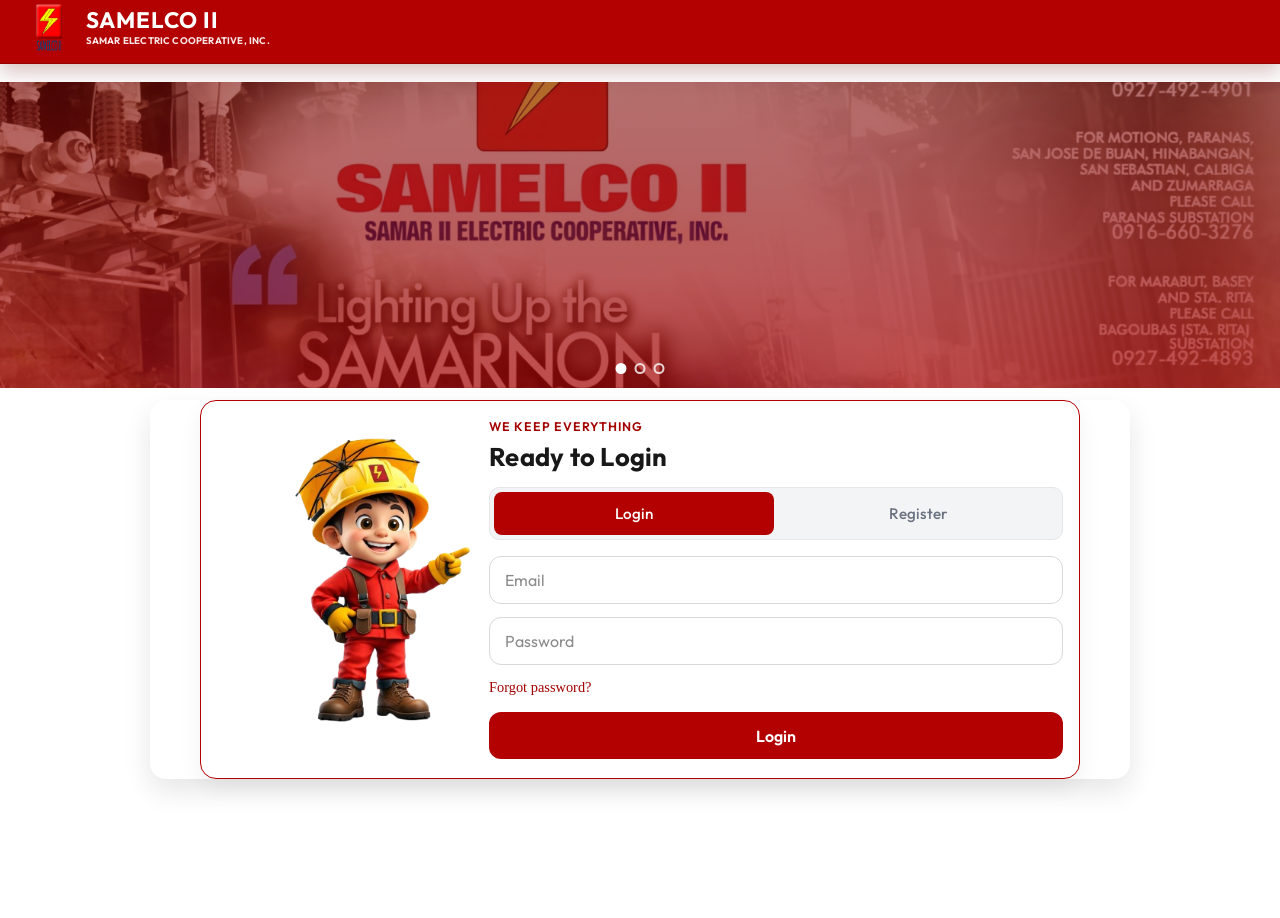
==== html/index.html @ 8a4b9d17 "Initial" ====
﻿﻿﻿﻿﻿<!DOCTYPE html>
<html lang="en">
<head>
  <meta charset="UTF-8">
  <meta name="viewport" content="width=device-width, initial-scale=1.0">
  <title>Welcome Login</title>
  <link rel="preconnect" href="https://fonts.googleapis.com">
  <link rel="preconnect" href="https://fonts.gstatic.com" crossorigin>
  <link href="https://fonts.googleapis.com/css2?family=Lora:ital,wght@0,500;0,600;1,500&family=Outfit:wght@300;400;500;600;700&family=Playfair+Display:ital,wght@0,600;1,500&display=swap" rel="stylesheet">
  <link rel="stylesheet" href="../css/styles.css">
  <link rel="stylesheet" href="../assets/vendor/leaflet/leaflet.css" />
  <script src="../assets/vendor/leaflet/leaflet.js"></script>
</head>
<body class="page-login">
  <div class="bg-image" aria-hidden="true"></div>
  <div class="noise"></div>
  <div class="orb orb-1"></div>
  <nav class="nav">
    <div class="nav-inner">
      <a href="#carousel" class="nav-logo">
        <span class="nav-logo-icon" aria-hidden="true">
          <img src="../assets/images/logo.png" alt="SAMELCO II logo" class="nav-logo-img">
        </span>
        <span class="nav-logo-text">
          <span class="nav-logo-title">SAMELCO II</span>
          <span class="nav-logo-sub">SAMAR ELECTRIC COOPERATIVE, INC.</span>
        </span>
      </a>
      <div class="nav-right">
      </div>
    </div>
  </nav>

  <div class="main-container">
    <section class="showcase-panel" id="carousel" aria-label="Image carousel">
      <div class="carousel-section">
        <div class="carousel">
          <div class="carousel-track">
            <div class="carousel-slide carousel-slide-1"></div>
            <div class="carousel-slide carousel-slide-2"></div>
            <div class="carousel-slide carousel-slide-3"></div>
          </div>
        </div>
      </div>
      <div class="carousel-dots" aria-hidden="true">
        <button type="button" class="carousel-dot active" data-slide="0" aria-label="Slide 1"></button>
        <button type="button" class="carousel-dot" data-slide="1" aria-label="Slide 2"></button>
        <button type="button" class="carousel-dot" data-slide="2" aria-label="Slide 3"></button>
      </div>
    </section>

    <main class="container login-panel" id="auth-section">
      <div class="login-shell">
        <section class="login-copy">
          <p class="login-kicker">We keep everything</p>
          <h1>Ready to Login</h1>
          <div class="auth-tabs" aria-label="Account access">
            <button type="button" class="tab active" data-tab="login">Login</button>
            <button type="button" class="tab" data-tab="signup">Register</button>
          </div>
          <form id="login-form" class="form active">
            <div class="input-wrap">
              <input type="text" id="login-email" placeholder="Email" required autocomplete="username">
              <label for="login-email" class="sr-only">Email</label>
            </div>
            <div class="input-wrap">
              <input type="password" id="login-password" placeholder="Password" required autocomplete="current-password">
              <label for="login-password" class="sr-only">Password</label>
            </div>
            <a href="#" class="forgot">Forgot password?</a>
            <button type="submit" class="btn btn-primary">Login</button>
          </form>
          <form id="signup-form" class="form" aria-hidden="true">
            <div class="input-wrap">
              <input id="signup-name" type="text" placeholder="Full name" required autocomplete="name">
              <label for="signup-name" class="sr-only">Full Name</label>
            </div>
            <div class="input-wrap">
              <input id="signup-email" type="email" placeholder="Email" required autocomplete="email">
              <label for="signup-email" class="sr-only">Email</label>
            </div>
            <div class="input-wrap">
              <input id="signup-contact" type="text" placeholder="Contact number" required autocomplete="tel">
              <label for="signup-contact" class="sr-only">Contact Number</label>
            </div>
            <div class="input-wrap">
              <input id="signup-account-number" type="text" placeholder="Account number" required>
              <label for="signup-account-number" class="sr-only">Account Number</label>
            </div>
            <div class="input-wrap">
              <select id="signup-municipality" required>
                <option value="" selected disabled hidden></option>
              </select>
              <label for="signup-municipality">Municipality</label>
            </div>
            <div class="input-wrap">
              <select id="signup-barangay" required disabled>
                <option value="" selected disabled hidden></option>
              </select>
              <label for="signup-barangay">Barangay</label>
            </div>
            <div class="input-wrap">
              <input id="signup-password" type="password" placeholder="Password" required autocomplete="new-password">
              <label for="signup-password" class="sr-only">Password</label>
            </div>
            <div class="input-wrap">
              <input id="signup-confirm-password" type="password" placeholder="Confirm password" required autocomplete="new-password">
              <label for="signup-confirm-password" class="sr-only">Confirm Password</label>
            </div>
            <button type="submit" class="btn btn-primary">Create Customer Account</button>
          </form>
        </section>
        <aside class="login-icon-wrap">
          <img src="../assets/images/icon.png" alt="SAMELCO II icon" class="showcase-figure">
        </aside>
      </div>
    </main>
  </div>

  <script src="../js/supabase-config.js"></script>
  <script src="../js/municipalities-data.js"></script>
  <script src="../js/script.js"></script>
</body>
</html>
---- css/styles.css ----
/* ---- Variables ---- */
:root {
 
  --surface: rgba(255, 255, 255, 0.04);
  --surface-hover: rgba(255, 255, 255, 0.07);
  --border: rgba(255, 255, 255, 0.08);
  --text: #f5f0eb;
  --text-muted: #9b8f85;
  --accent: #ffd000;
  --accent-soft: rgba(224, 124, 74, 0.25);
  --accent-glow: rgba(224, 124, 74, 0.4);
  --success: #6ee7b7;
  --radius: 16px;
  --radius-sm: 10px;
  --font: 'Outfit', system-ui, sans-serif;
  --font-display: 'Playfair Display', Georgia, serif;
}

/* ---- Reset & Base ---- */
*, *::before, *::after {
  box-sizing: border-box;
  margin: 0;
  padding: 0;
}

html {
  font-size: 16px;
  scroll-behavior: smooth;
}

/* Single background image */
.bg-image {
  position: fixed;
  inset: 0;
  z-index: -2;
  background-image: url("../assets/images/bg1.jpg");
  background-size: cover;
  background-position: center;
  background-repeat: no-repeat;
}

.bg-overlay {
  position: fixed;
  inset: 0;
  z-index: -1;
  background: #1a1512;
  pointer-events: none;
}

/* ---- Background effects ---- */
.noise {
  position: fixed;
  inset: 0;
  background-image: url("../assets/images/bg.jpg");
  pointer-events: none;
  z-index: 1;
}

/* Background coasters */
.bg-coaster {
  position: fixed;
  border-radius: 50%;
  pointer-events: none;
  z-index: 0;
  background: linear-gradient(145deg, rgba(255, 255, 255, 0.06) 0%, rgba(255, 255, 255, 0.02) 100%);
  border: 3px solid rgba(255, 255, 255, 0.12);
  box-shadow: inset 0 2px 12px rgba(255, 255, 255, 0.06),
    0 20px 40px rgba(0, 0, 0, 0.2);
  animation: bg-coaster-float 15s ease-in-out infinite;
}

.bg-coaster-1 {
  width: 280px;
  height: 280px;
  top: 15%;
  right: 18%;
  animation-delay: 0s;
}

.bg-coaster-2 {
  width: 200px;
  height: 200px;
  bottom: 25%;
  left: 12%;
  animation-delay: -5s;
}

.bg-coaster-3 {
  width: 160px;
  height: 160px;
  top: 55%;
  right: 35%;
  animation-delay: -10s;
}

@keyframes bg-coaster-float {
  0%, 100% { transform: translate(0, 0) rotate(0deg); }
  33% { transform: translate(15px, -15px) rotate(2deg); }
  66% { transform: translate(-10px, 10px) rotate(-1deg); }
}

.orb {
  position: fixed;
  border-radius: 50%;
  filter: blur(80px);
  opacity: 0.5;
  pointer-events: none;
  z-index: 0;
  animation: float 12s ease-in-out infinite;
}

.orb-1 {
  width: 400px;
  height: 400px;
  background: radial-gradient(circle, var(--accent-soft) 0%, transparent 70%);
  top: -100px;
  left: -100px;
  animation-delay: 0s;
}

.orb-2 {
  width: 300px;
  height: 300px;
  background: radial-gradient(circle, rgba(110, 231, 183, 0.15) 0%, transparent 70%);
  bottom: 10%;
  right: 10%;
  animation-delay: -4s;
}

.orb-3 {
  width: 250px;
  height: 250px;
  background: radial-gradient(circle, rgba(167, 139, 250, 0.12) 0%, transparent 70%);
  top: 50%;
  left: 40%;
  animation-delay: -8s;
}

@keyframes float {
  0%, 100% { transform: translate(0, 0) scale(1); }
  33% { transform: translate(30px, -30px) scale(1.05); }
  66% { transform: translate(-20px, 20px) scale(0.95); }
}

/* ---- Carousel ---- */
.carousel-section {
  position: relative;
  z-index: 2;
  width: 100%;
  max-width: none;
  height: calc(100svh - 6.75rem);
  min-height: 460px;
  overflow: hidden;
  border-radius: var(--radius);
}

.carousel {
  position: absolute;
  inset: 0;
}

.carousel-track {
  display: flex;
  width: 300%;
  height: 100%;
  transition: transform 0.5s ease-in-out;
}

.carousel-slide {
  flex: 0 0 33.333%;
  width: 33.333%;
  height: 100%;
  background-size: cover;
  background-position: center;
  background-repeat: no-repeat;
}

.carousel-slide-1 { background-image: url("../assets/images/bg1.jpg"); }
.carousel-slide-2 { background-image: url("../assets/images/bg2.jpg"); }
.carousel-slide-3 { background-image: url("../assets/images/bg3.jpg"); }

@keyframes carousel-slide {
  0%, 28% { transform: translateX(0); }
  33%, 61% { transform: translateX(-33.333%); }
  66%, 94% { transform: translateX(-66.666%); }
  100% { transform: translateX(0); }
}

.carousel-overlay {
  position: absolute;
  inset: 0;
  background: linear-gradient(to bottom, rgba(0,0,0,0.3) 0%, rgba(0,0,0,0.5) 100%);
  pointer-events: none;
}

.carousel-caption {
  position: absolute;
  bottom: 20%;
  left: 50%;
  transform: translateX(-50%);
  text-align: center;
  color: #fff;
  z-index: 1;
  pointer-events: auto;
}

.carousel-tag {
  display: inline-block;
  font-family: 'Playfair Display', Georgia, serif;
  font-size: 2.125rem;
  font-weight: 600;
  letter-spacing: 0.25em;
  text-transform: uppercase;
  color: var(--accent);
  margin: 0 0 0.5rem 0;
}

.carousel-cta {
  display: inline-block;
  padding: 0.75rem 1.75rem;
  font-family: var(--font);
  font-size: 1rem;
  font-weight: 600;
  color: #1a1512;
  background: var(--accent);
  border-radius: var(--radius-sm);
  text-decoration: none;
  transition: transform 0.2s, box-shadow 0.2s;
  box-shadow: 0 4px 20px rgba(255, 208, 0, 0.4);
}

.carousel-cta:hover {
  transform: translateY(-2px);
  box-shadow: 0 6px 24px rgba(255, 208, 0, 0.5);
}

.carousel-dots {
  position: absolute;
  bottom: 1.5rem;
  left: 50%;
  transform: translateX(-50%);
  display: flex;
  gap: 0.5rem;
  z-index: 1;
}

.carousel-dot {
  width: 10px;
  height: 10px;
  border-radius: 50%;
  border: 2px solid rgba(255,255,255,0.6);
  background: transparent;
  cursor: pointer;
  padding: 0;
  transition: background 0.2s, border-color 0.2s;
}

.carousel-dot:hover,
.carousel-dot.active {
  background: #fff;
  border-color: #fff;
}

@media (max-width: 900px) {
  .carousel-section {
    height: 70vh;
    min-height: 360px;
  }
}

.dashboard-hero {
  display: none;
}

.dashboard-container {
  max-width: 1000px;
  margin: 0 auto;
}

.dashboard-title {
  font-family: var(--font-display);
  font-size: clamp(1.5rem, 5vw, 2.5rem);
  font-weight: 400;
  color:black var(--text);
  margin-bottom: 0.75rem;
}

.dashboard-subtitle {
  font-size: 1.15rem;
  color: black var(--text-muted);
}

.nav-user-welcome {
  display: inline-flex;
  align-items: center;
  justify-content: center;
  height: 40px;
  padding: 0 10px;
  font-family: var(--font);
  font-size: 0.9rem;
  color: #374151;
  font-weight: 600;
  background: rgba(255,255,255,0.5);
  border: 1px solid rgba(0,0,0,0.05);
  border-radius: 10px;
}

.nav-user-welcome #user-name {
  font-weight: 700;
  color: #6b0f0f;
}

@media (max-width: 900px) {
  .nav-user-welcome {
    display: none;
  }
  .nav-inner {
    padding: 0.5rem 1rem;
  }
  .notif-dropdown {
    width: 92vw;
    right: 50%;
    transform: translateX(50%);
  }
}

/* ---- Map Section ---- */
.map-section {
  position: relative;
  z-index: 2;
  width: 100%;
  padding: 60px 0 0 0;
  background: #ffffff;
  backdrop-filter: none;
  min-height: 100vh;
}

.map-container {
  max-width: 100%;
  margin: 0;
  padding: 0;
}

.map-header {
  text-align: center;
  margin-bottom: 1rem;
  padding: 0 1rem;
}

.map-title {
  font-family: var(--font-display);
  font-size: clamp(2rem, 4vw, 2.80rem);
  font-weight: 100;
  color: #8f0000;
  margin-bottom: 0.5rem;
}

.map-subtitle {
  font-size: 1.05rem;
  color: #110f0f;
}

.page-dashboard .bg-image,
.page-dashboard .noise {
  display: none;
}

.map-wrapper {
  position: relative;
  border-radius: 0;
  overflow: hidden;
  box-shadow: none;
  flex: 1;
  min-width: 0;
  border: 2px solid rgba(139, 42, 42, 0.3);
  background: #fff;
}

.map-content-wrapper {
  display: flex;
  gap: 0;
  align-items: stretch;
  height: calc(100vh - 140px);
}

/* on about page remove sidebar spacing */
body.page-about .map-content-wrapper {
  justify-content: center;
}

/* remove nav bottom border/shadow on about page */
body.page-about .nav {
  border-bottom: none;
  box-shadow: none;
  background: #fff; /* keep solid white if desired */
}

.municipalities-panel {
  width: 32%;
  min-width: 260px;
  max-width: 380px;
  background: #fff;
  display: flex;
  flex-direction: column;
  height: 100%;
  border-left: 1px solid #ccc;
  padding: 1.25rem 1.5rem;
}

.municipalities-panel-title {
  font-family: var(--font);
  font-size: 1rem;
  font-weight: 700;
  color: #1a1a1a;
  text-transform: uppercase;
  letter-spacing: 0.02em;
  margin: 0 0 1rem 0;
  padding: 0;
}

.municipalities-panel-subtitle {
  font-size: 0.8rem;
  color: #555;
  margin: 0 0 0.75rem 0;
}

.municipalities-list {
  flex: 1;
  min-height: 0;
  overflow-y: auto;
  display: flex;
  flex-direction: column;
  gap: 0.25rem;
}

.sidebar-list {
  flex: 1;
  overflow-y: auto;
  display: flex;
  flex-direction: column;
  gap: 0.25rem;
}

.sidebar-municipality-item {
  padding: 0.5rem 0;
  background: transparent;
  border: none;
  border-radius: 0;
  cursor: pointer;
  transition: background 0.15s ease;
}

.sidebar-municipality-item:hover {
  background: rgba(0, 0, 0, 0.06);
}

.sidebar-municipality-item h4 {
  font-family: var(--font);
  font-size: 0.95rem;
  font-weight: 400;
  color: #1a1a1a;
  margin: 0;
}

.sidebar-municipality-item p {
  font-size: 0.8rem;
  color: #555;
  margin: 0.25rem 0 0 0;
}

.sidebar-barangays {
  margin-top: 0.35rem;
  margin-bottom: 0.5rem;
  padding-left: 0.75rem;
  border-left: 2px solid rgba(0, 0, 0, 0.15);
  display: flex;
  flex-direction: column;
  gap: 0.2rem;
}

.barangay-item-sidebar {
  padding: 0.35rem 0;
  background: transparent;
  border: none;
  border-radius: 0;
  font-size: 0.85rem;
  color: #333;
  display: flex;
  align-items: center;
  gap: 0.5rem;
}

.barangay-item-sidebar:hover {
  background: transparent;
  transform: none;
}

.barangay-item-sidebar.barangay-new {
  color: #dc2626;
  font-weight: 700;
  position: relative;
}

.barangay-item-sidebar.barangay-new::after {
  content: '';
  display: none;
}

.barangay-item-sidebar.barangay-pending {
  color: #9a3412;
  font-weight: 600;
}

.barangay-item-sidebar .restore-one-btn {
  margin-left: auto;
  font-size: 0.75rem;
  color: #065f46;
  text-decoration: none;
}

.issue-badge {
  display: inline-block;
  margin-left: 0.5rem;
  padding: 0.1rem 0.45rem;
  font-size: 0.7rem;
  font-weight: 700;
  border: 1px solid transparent;
  border-radius: 10px;
  vertical-align: middle;
}

.issue-badge.new {
  color: #dc2626;
  background: #fee2e2;
  border-color: #fecaca;
}

.issue-badge.pending {
  color: #f97316;
  background: #ffedd5;
  border-color: #fed7aa;
}

.issue-badge.restored {
  color: #065f46;
  background: #d1fae5;
  border-color: #a7f3d0;
}

.sidebar-municipality-item.has-issue h4 {
  font-weight: 600;
  color: #7f1d1d;
}

.municipalities-controls {
  display: flex;
  align-items: center;
  justify-content: space-between;
  gap: 0.5rem;
  margin: 0.25rem 0 0.5rem;
}

.issues-toggle {
  display: inline-flex;
  align-items: center;
  gap: 0.4rem;
  font-size: 0.8rem;
  color: #222;
}

.issues-summary {
  font-size: 0.8rem;
  color: #7f1d1d;
  font-weight: 600;
}

/* Map pins for status */
.marker-pin-new {
  background: linear-gradient(135deg, #dc2626 0%, #ef4444 100%);
}
.marker-pin-pending {
  background: linear-gradient(135deg, #f97316 0%, #fb923c 100%);
}
.marker-pin-restored {
  background: linear-gradient(135deg, #059669 0%, #34d399 100%);
}

@media (max-width: 1024px) {
  .map-content-wrapper {
    flex-direction: column;
  }

  .municipalities-panel {
    width: 100%;
    min-width: 0;
    max-width: none;
    max-height: 280px;
  }

  .municipalities-list {
    max-height: 200px;
  }
}

.map-canvas {
  width: 100%;
  height: 100%;
  background: #ffffff;
}

.map-overlay-ui {
  position: absolute;
  top: 1rem;
  right: 1rem;
  z-index: 1000;
}

/* ---- Branches page ---- */
.branches-section {
  position: relative;
  z-index: 2;
  width: 100%;
  padding: 60px 0;
  background: linear-gradient(135deg, rgba(255, 255, 255, 0.904) 0%, rgba(255, 250, 250, 0.829) 100%);
  backdrop-filter: blur(20px);
  min-height: 100vh;
}

.branches-container {
  max-width: 600px;
  margin: 0 auto;
  padding: 0 1rem;
  text-align: center;
}

.branch-list {
  display: flex;
  flex-wrap: wrap;
  gap: 1rem;
  justify-content: center;
  margin-top: 2rem;
}

.branch-option {
  padding: 0.75rem 1.25rem;
  background: var(--accent);
  color: #1a1512;
  border: none;
  border-radius: var(--radius-sm);
  cursor: pointer;
  font-weight: 600;
  transition: transform 0.2s;
}

.branch-option:hover {
  transform: scale(1.05);
}

/* ---- About page ---- */
.about-section {
  position: relative;
  z-index: 2;
  width: 100%;
  padding: 60px 0;
  background: linear-gradient(135deg, rgba(255, 255, 255, 0.94) 0%, rgba(255, 250, 250, 0.85) 100%);
  backdrop-filter: blur(20px);
}
.about-container {
  max-width: 800px;
  margin: 0 auto;
  padding: 0 1rem;
  text-align: center;
}

.about-banner {
  display: flex;
  justify-content: space-between;
  align-items: center;
  gap: 1rem;
  background: linear-gradient(180deg, #8f0000 0%, #6f0000 100%);
  color: #fff;
  border-radius: var(--radius);
  padding: 0.85rem 1rem;
  box-shadow: 0 10px 24px rgba(0,0,0,0.12);
  margin-top: 1rem;
  margin-bottom: 1rem;
}
.about-banner-title {
  font-family: var(--font-display);
  font-weight: 700;
}
.about-banner-sub {
  font-size: 0.95rem;
  opacity: 0.95;
}
.about-banner-actions {
  display: flex;
  gap: 0.5rem;
}
.page-about #logout-btn.nav-btn-cta {
  background: linear-gradient(180deg, #b30000 0%, #8f0000 100%);
  border-color: #b30000;
  color: #ffffff;
  box-shadow: 0 2px 12px rgba(0,0,0,0.25);
}
.page-about #logout-btn.nav-btn-cta:hover {
  background: linear-gradient(180deg, #c00000 0%, #9a0000 100%);
  box-shadow: 0 4px 16px rgba(179,0,0,0.35);
}
.page-records #logout-btn.nav-btn-cta {
  background: linear-gradient(180deg, #b30000 0%, #8f0000 100%);
  border-color: #b30000;
  color: #ffffff;
  box-shadow: 0 2px 12px rgba(0,0,0,0.25);
}
.page-records #logout-btn.nav-btn-cta:hover {
  background: linear-gradient(180deg, #c00000 0%, #9a0000 100%);
  box-shadow: 0 4px 16px rgba(179,0,0,0.35);
}
.page-analytics #logout-btn.nav-btn-cta {
  background: linear-gradient(180deg, #b30000 0%, #8f0000 100%);
  border-color: #b30000;
  color: #ffffff;
  box-shadow: 0 2px 12px rgba(0,0,0,0.25);
}
.page-analytics #logout-btn.nav-btn-cta:hover {
  background: linear-gradient(180deg, #c00000 0%, #9a0000 100%);
  box-shadow: 0 4px 16px rgba(179,0,0,0.35);
}
.about-grid {
  display: grid;
  grid-template-columns: 1fr 1fr;
  gap: 1rem;
  text-align: left;
  margin-top: 0.5rem;
}
.about-card {
  background: #fff;
  border: 1px solid rgba(17, 24, 39, 0.12);
  border-radius: var(--radius);
  padding: 1rem;
  box-shadow: 0 12px 24px rgba(0,0,0,0.08);
}
.about-card h3 {
  font-family: var(--font-display);
  margin: 0 0 0.5rem 0;
}
.about-stats-row {
  display: flex;
  flex-wrap: wrap;
  gap: 0.75rem;
  align-items: center;
  margin: 1rem 0 1.25rem;
}
.about-stat-pill {
  display: inline-flex;
  align-items: center;
  gap: 0.5rem;
  background: #fff;
  border: 1px solid rgba(17, 24, 39, 0.12);
  border-radius: var(--radius-sm);
  padding: 0.6rem 0.8rem;
  box-shadow: 0 10px 24px rgba(0,0,0,0.08);
  font-weight: 600;
}
.about-stat-pill strong {
  display: inline-block;
  min-width: 40px;
  text-align: center;
  color: #8f0000;
}

@media (max-width: 900px) {
  .about-grid {
    grid-template-columns: 1fr;
  }
}
/* ---- Contact page layout ---- */
.contact-section {
  position: relative;
  z-index: 2;
  width: 100%;
  padding: 60px 0;
  background: linear-gradient(135deg, rgba(143, 0, 0, 0.95) 0%, rgba(111, 0, 0, 0.92) 100%);
  backdrop-filter: none;
}
.contact-container {
  max-width: 1200px;
  margin: 0 auto;
  padding: 0 1rem;
  text-align: center;
}

.contact-header {
  display: flex;
  justify-content: space-between;
  align-items: center;
  gap: 1rem;
  margin-bottom: 1rem;
}
.contact-head-actions {
  display: flex;
  gap: 0.5rem;
}
.contact-grid {
  display: grid;
  grid-template-columns: 1.2fr 2fr 1.4fr;
  gap: 1rem;
  align-items: start;
  text-align: left;
}
.assist-card {
  background: linear-gradient(180deg, #8f0000 0%, #6f0000 100%);
  color: #fff;
  border-radius: var(--radius);
  padding: 1rem;
  box-shadow: 0 10px 24px rgba(0, 0, 0, 0.12);
}
.assist-title {
  font-family: var(--font-display);
  font-size: 1.1rem;
  font-weight: 700;
  margin-bottom: 0.75rem;
}
.assist-list {
  list-style: none;
  margin: 0;
  padding: 0;
  display: grid;
  gap: 0.65rem;
}
.assist-item {
  background: rgba(255,255,255,0.12);
  border: 1px solid rgba(255,255,255,0.25);
  border-radius: var(--radius-sm);
  padding: 0.75rem;
}
.assist-label {
  font-size: 0.85rem;
  opacity: 0.9;
}
.assist-value {
  font-weight: 600;
  margin: 0.25rem 0 0.5rem;
}
.assist-actions {
  display: flex;
  gap: 0.4rem;
}
.map-card {
  background: #fff;
  border: 1px solid rgba(17, 24, 39, 0.12);
  border-radius: var(--radius);
  padding: 0.75rem;
}
.map-card-head {
  display: flex;
  justify-content: space-between;
  align-items: baseline;
  margin-bottom: 0.5rem;
}
.map-card-title {
  font-weight: 700;
  color: #111827;
}
.map-card-sub {
  color: #6b7280;
}
.map-embed iframe {
  border-radius: var(--radius-sm);
  height: 520px;
}
.map-open {
  display: inline-block;
  margin-top: 0.5rem;
  font-weight: 600;
  color: #1a1512;
}
.message-card {
  border: 1px solid rgba(17, 24, 39, 0.12);
}
.message-title {
  font-family: var(--font-display);
  font-size: 1.1rem;
  font-weight: 700;
  margin-bottom: 0.5rem;
}
.contact-actions {
  display: flex;
  gap: 0.5rem;
}

@media (max-width: 1024px) {
  .contact-grid {
    grid-template-columns: 1fr;
  }
}

.system-flow {
  margin-top: 1.5rem;
  padding: 1.25rem;
  background: rgba(255, 255, 255, 0.88);
  border: 1px solid rgba(139, 42, 42, 0.2);
  border-radius: var(--radius);
  text-align: left;
  box-shadow: 0 10px 24px rgba(0, 0, 0, 0.08);
}

.system-flow h2 {
  margin: 0 0 0.75rem 0;
  font-family: var(--font-display);
  font-size: 1.45rem;
  color: #7f0000;
}

.system-flow p {
  margin: 0 0 0.85rem 0;
  color: #1a1512;
  line-height: 1.55;
}

.flow-list {
  margin: 0;
  padding-left: 1.2rem;
  color: #1a1512;
}

.flow-list li {
  margin-bottom: 0.6rem;
  line-height: 1.45;
}

/* stats cards used on about page */
.about-stats {
  display: flex;
  gap: 1rem;
  justify-content: center;
  margin-top: 2rem;
  flex-wrap: nowrap;
}
.stat-card {
  background: var(--surface);
  padding: 0.75rem 1rem;
  border-radius: var(--radius-sm);
  min-width: 90px;
  max-width: 130px;
  flex: 1;
  box-shadow: 0 2px 8px rgba(0,0,0,0.08);
}
.stat-card h3 {
  margin: 0;
  font-size: 0.85rem;
  color: #1a1512;
}
.stat-card p {
  margin: 0.35rem 0 0 0;
  font-size: 1.25rem;
  font-weight: 700;
  color: #6b0f0f;
}

.map-legend {
  background: rgba(26, 21, 18, 0.95);
  padding: 0.75rem 1rem;
  border-radius: 12px;
  box-shadow: 0 4px 16px rgba(0, 0, 0, 0.2);
  backdrop-filter: blur(10px);
}

.legend-item {
  display: flex;
  align-items: center;
  gap: 0.5rem;
  font-size: 0.875rem;
  color: #f5f0eb;
  font-weight: 500;
}

.legend-marker {
  width: 12px;
  height: 12px;
  background: #059669;
  border-radius: 50%;
  border: 2px solid #f5f0eb;
}

.custom-marker {
  background: transparent;
  border: none;
}

.marker-pin {
  width: 30px;
  height: 30px;
  background: linear-gradient(135deg, #059669 0%, #34d399 100%);
  border-radius: 50% 50% 50% 0;
  transform: rotate(-45deg);
  border: 3px solid #1a1512;
  box-shadow: 0 4px 12px rgba(0, 0, 0, 0.3);
  position: relative;
}

.marker-pin::after {
  content: '';
  position: absolute;
  width: 12px;
  height: 12px;
  background: #1a1512;
  border-radius: 50%;
  top: 50%;
  left: 50%;
  transform: translate(-50%, -50%);
}

/* Hazard marker (red for problems) */
.marker-pin-hazard {
  background: linear-gradient(135deg, #dc2626 0%, #ef4444 100%);
}

.marker-pin.marker-pin-new {
  background: linear-gradient(135deg, #dc2626 0%, #ef4444 100%) !important;
}
.marker-pin.marker-pin-pending {
  background: linear-gradient(135deg, #f97316 0%, #fb923c 100%) !important;
}
.marker-pin.marker-pin-restored {
  background: linear-gradient(135deg, #059669 0%, #34d399 100%) !important;
}

.map-popup {
  text-align: center;
  padding: 0.25rem;
}

.map-popup strong {
  display: block;
  font-size: 1rem;
  color: #ffd000;
  margin-bottom: 0.25rem;
}

.map-popup span {
  font-size: 0.85rem;
  color: #333230;
}

.leaflet-popup-content-wrapper,
.leaflet-popup-content {
  pointer-events: auto;
}

.leaflet-popup-pane,
.leaflet-popup {
  pointer-events: auto;
}

.map-popup {
  pointer-events: auto;
}

.map-popup-actions {
  display: flex;
  flex-wrap: wrap;
  gap: 6px;
  margin-top: 10px;
  pointer-events: auto;
}

.map-popup-btn {
  display: inline-flex;
  align-items: center;
  justify-content: center;
  min-height: 32px;
  padding: 0 10px;
  border-radius: 8px;
  border: 1px solid #cbd5e1;
  background: #fff;
  color: #0f172a;
  font-size: 0.82rem;
  font-weight: 600;
  text-decoration: none;
  cursor: pointer;
  pointer-events: auto;
}

.map-popup-select {
  pointer-events: auto;
}

/* ---- Municipalities Grid ---- */
.municipalities-grid {
  position: relative;
  z-index: 2;
  padding: 4rem 2rem;
  background: linear-gradient(135deg, rgba(255, 255, 255, 0.92) 0%, rgb(255, 255, 255) 100%);
}

.municipalities-container {
  max-width: 1200px;
  margin: 0 auto;
}

.municipalities-title {
  font-family: var(--font-display);
  font-size: clamp(1.75rem, 3vw, 2.25rem);
  font-weight: 600;
  color: #0e0d0d;
  text-align: center;
  margin-bottom: 2.5rem;
}

.grid {
  display: grid;
  grid-template-columns: repeat(auto-fill, minmax(250px, 1fr));
  gap: 1.5rem;
}

.municipality-card {
  background: rgb(255, 253, 253);
  border: 1px solid rgb(180, 9, 9);
  border-radius: 16px;
  padding: 1.5rem;
  transition: all 0.3s ease;
  backdrop-filter: blur(10px);
  cursor: pointer;
}

.municipality-card:hover {
  background: rgba(138, 0, 0, 0.966);
  border-color: var(--accent);
  transform: translateY(-4px);
  box-shadow: 0 8px 24px rgb(255, 208, 0);
}

.municipality-card:hover h3 {
  color: #ffffff;
}

.municipality-card:hover p {
  color: #ffffff;
}

.municipality-card h3 {
  font-family: var(--font);
  font-size: 1.15rem;
  font-weight: 600;
  color: #000000;
  margin-bottom: 0.5rem;
}

.municipality-card p {
  font-size: 0.9rem;
  color: #000000;
}

.barangay-list {
  margin-top: 1rem;
  padding-top: 1rem;
  border-top: 1px solid rgba(0, 0, 0, 0.1);
}

.barangay-list ul {
  list-style: none;
  padding: 0;
  margin: 0;
  display: grid;
  grid-template-columns: 1fr;
  gap: 0.5rem;
  max-height: 300px;
  overflow-y: auto;
}

.barangay-list li {
  padding: 0.5rem;
  background: rgba(255, 208, 0, 0.1);
  border-radius: 8px;
  font-size: 0.85rem;
  color: #000000;
  transition: background 0.2s;
}

.barangay-list li:hover {
  background: rgba(255, 208, 0, 0.2);
}

.municipality-card:hover .barangay-list li {
  color: #ffffff;
  background: rgba(255, 255, 255, 0.1);
}

.municipality-card:hover .barangay-list li:hover {
  background: rgba(255, 255, 255, 0.2);
}

@media (max-width: 900px) {
  .municipalities-grid {
    padding: 3rem 1rem;
  }

  .grid {
    grid-template-columns: repeat(auto-fill, minmax(200px, 1fr));
    gap: 1rem;
  }
}

@media (max-width: 900px) {
  .map-section {
    padding: 3rem 1rem;
  }

  .map-canvas {
    height: 400px;
  }

  .dashboard-hero {
    padding: 6rem 1rem 2rem;
  }
}

.leaflet-popup-content-wrapper {
  background: rgba(26, 21, 18, 0.98);
  border-radius: 12px;
  box-shadow: 0 8px 24px rgba(0, 0, 0, 0.2);
  border: 1px solid rgba(255, 208, 0, 0.3);
}

.leaflet-popup-tip {
  background: rgba(26, 21, 18, 0.98);
}

/* ---- Navigation (SAMELCO II banner style) ---- */
.nav {
  position: fixed;
  top: 0;
  left: 0;
  right: 0;
  z-index: 10;
  background: linear-gradient(180deg, rgba(255, 255, 255, 0.55) 0%, rgba(255, 255, 255, 0.35) 100%);
  border-bottom: 1px solid rgba(255, 255, 255, 0.35);
  box-shadow: 0 8px 32px rgba(0, 0, 0, 0.15);
  backdrop-filter: saturate(160%) blur(12px);
  -webkit-backdrop-filter: saturate(160%) blur(12px);
}

.nav-inner {
  position: relative;
  display: flex;
  align-items: center;
  justify-content: space-between;
  padding: 0.6rem 2rem;
  max-width: 1400px;
  margin: 0 auto;
}

.nav-logo {
  display: inline-flex;
  align-items: center;
  gap: 0.85rem;
  text-decoration: none;
  transition: transform 0.25s, opacity 0.25s;
}

.nav-logo:hover {
  transform: scale(1.02);
  opacity: 0.95;
}

.nav-logo-icon {
  display: flex;
  align-items: center;
  justify-content: center;
  width: 48px;
  height: 40px;
  background: transparent;
  border-radius: 0;
  flex-shrink: 0;
}

.nav-logo-img {
  width: 100%;
  height: auto;
  display: block;
  border-radius: 6px;
}

.nav-logo-text {
  display: flex;
  flex-direction: column;
  align-items: flex-start;
  gap: 0.1rem;
}

.nav-logo-title {
  font-family: var(--font);
  font-size: 1.4rem;
  font-weight: 700;
  color: #1a1512;
  letter-spacing: 0.04em;
  line-height: 1.15;
}

.nav-logo-sub {
  font-family: var(--font);
  font-size: 0.6rem;
  font-weight: 700;
  color: #1a1512;
  letter-spacing: 0.02em;
  line-height: 1.2;
  text-transform: uppercase;
}

/* Nav right: Log in + three-dot menu */
.nav-right {
  display: flex;
  align-items: center;
  gap: 0.6rem;
  position: relative;
  flex-wrap: nowrap;
}

/* Dashboard: three-dots menu */
.nav-dots-wrap {
  position: relative;
}

.nav-dots-trigger {
  display: flex;
  align-items: center;
  justify-content: center;
  width: 40px;
  height: 40px;
  padding: 0;
  background: rgba(255, 255, 255, 0.45);
  border: 1px solid rgba(255, 255, 255, 0.4);
  border-radius: 10px;
  cursor: pointer;
  transition: all 0.2s ease;
  box-shadow: 0 4px 12px rgba(0, 0, 0, 0.1);
}

.nav-dots-trigger:hover {
  background: rgba(255, 255, 255, 0.65);
  transform: scale(1.03);
}

.nav-dots-icon {
  font-size: 1.4rem;
  font-weight: bold;
  color: #6b0f0f;
  line-height: 1;
}

.nav-dots-dropdown {
  display: none;
  position: absolute;
  top: calc(100% + 0.5rem);
  right: 0;
  min-width: 160px;
  background: #fff;
  border-radius: 10px;
  box-shadow: 0 8px 24px rgba(0, 0, 0, 0.15);
  border: 1px solid rgba(139, 42, 42, 0.15);
  padding: 0.5rem;
  z-index: 1000;
  flex-direction: column;
  gap: 0.25rem;
}

.nav-dots-dropdown.is-open {
  display: flex;
}

/* Notifications bell */
.notif-wrap { position: relative; }
.notif-btn {
  display: flex;
  align-items: center;
  justify-content: center;
  width: 40px;
  height: 40px;
  padding: 0;
  background: rgba(255, 255, 255, 0.45);
  border: 1px solid rgba(255, 255, 255, 0.4);
  border-radius: 10px;
  cursor: pointer;
  transition: all 0.2s ease;
  box-shadow: 0 4px 12px rgba(0, 0, 0, 0.1);
  position: relative;
}
.notif-btn:hover { background: rgba(255, 255, 255, 0.65); transform: scale(1.03); }
.notif-icon { font-size: 1.2rem; line-height: 1; color: #6b0f0f; }
.notif-badge {
  position: absolute;
  top: -4px;
  right: -4px;
  min-width: 18px;
  height: 18px;
  padding: 0 4px;
  border-radius: 9px;
  background: #dc2626;
  color: #fff;
  font-size: 0.7rem;
  display: inline-flex;
  align-items: center;
  justify-content: center;
  border: 2px solid #fff;
}
.notif-dropdown {
  display: none;
  position: absolute;
  top: calc(100% + 0.5rem);
  right: 0;
  width: 420px;
  max-height: 520px;
  overflow: auto;
  background: linear-gradient(180deg, rgba(255,255,255,0.88), rgba(255,255,255,0.95));
  border-radius: 16px;
  box-shadow: 0 24px 64px rgba(0,0,0,0.25);
  border: 1px solid rgba(139,42,42,0.12);
  z-index: 1000;
  backdrop-filter: saturate(140%) blur(10px);
  -webkit-backdrop-filter: saturate(140%) blur(10px);
}
.notif-dropdown.is-open { display: block; }
.notif-header {
  padding: 1rem 1.1rem;
  color: #1a1512;
  border-bottom: 1px solid rgba(0,0,0,0.06);
  background: linear-gradient(180deg, rgba(255,255,255,0.92), rgba(255,255,255,0.7));
  position: sticky; top: 0;
}
.notif-head { display: flex; align-items: center; gap: 0.6rem; }
.notif-head-icon { font-size: 1.25rem; filter: drop-shadow(0 2px 6px rgba(255,208,0,0.35)); animation: bellGlow 2.5s ease-in-out infinite; }
.notif-head-title { font-weight: 800; line-height: 1; letter-spacing: 0.02em; }
.notif-head-sub { font-size: 0.8rem; color: #6b7280; margin-top: 2px; }
.notif-list { display: flex; flex-direction: column; background: #fff; }
.notif-empty { padding: 1.25rem; color: #666; font-size: 0.9rem; text-align: center; }
.notif-empty .empty-icon {
  font-size: 1.8rem;
  display: block;
  margin-bottom: 0.35rem;
  opacity: 0.6;
}
@keyframes bellGlow {
  0%,100% { filter: drop-shadow(0 2px 6px rgba(255,208,0,0.25)); transform: translateY(0); }
  50% { filter: drop-shadow(0 4px 10px rgba(255,208,0,0.5)); transform: translateY(-1px); }
}
.notif-item {
  padding: 0.85rem 0.95rem;
  border-bottom: 1px solid rgba(0,0,0,0.06);
  display: flex;
  align-items: flex-start;
  justify-content: space-between;
  gap: 0.75rem;
  transition: background 0.15s ease;
  border-left: 3px solid rgba(0,0,0,0.06);
}
.notif-item:hover { background: #fafafa; }
.notif-item .notif-left { flex: 1 1 auto; min-width: 0; }
.notif-item-title { display:flex; align-items:center; gap:0.5rem; font-weight: 700; font-size: 0.95rem; color: #7f1d1d; margin-bottom: 0.15rem; }
.notif-item-sub { font-size: 0.85rem; color: #333; white-space: nowrap; overflow: hidden; text-overflow: ellipsis; max-width: 100%; }
.notif-item-time { font-size: 0.75rem; color: #666; text-align: right; margin-bottom: 0.35rem; }
.notif-right { display: flex; flex-direction: column; align-items: flex-end; gap: 0.35rem; }
.notif-queue-badge {
  display: inline-flex;
  align-items: center;
  justify-content: center;
  min-width: 22px;
  height: 22px;
  padding: 0 6px;
  margin-right: 0.5rem;
  border-radius: 999px;
  font-size: 0.8rem;
  font-weight: 700;
  background: #1a1512;
  color: #ffd000;
  border: 1px solid rgba(255,208,0,0.35);
}
.notif-view-btn {
  background: #1a1512;
  color: #ffd000;
  border: 1px solid rgba(255,208,0,0.35);
  border-radius: 999px;
  padding: 0.25rem 0.6rem;
  font-size: 0.8rem;
  cursor: pointer;
}
.notif-view-btn:hover { background: #2a231f; }
.notif-dot { width:8px; height:8px; border-radius:50%; display:inline-block; }
.notif-issue-pill {
  display: inline-block;
  margin-top: 4px;
  padding: 2px 8px;
  font-size: 0.75rem;
  color: #1f2937;
  background: #e5e7eb;
  border: 1px solid #d1d5db;
  border-radius: 999px;
  max-width: 100%;
  white-space: nowrap;
  overflow: hidden;
  text-overflow: ellipsis;
}
.notif-item.branch-paranas .notif-dot { background:#b91c1c; }
.notif-item.branch-catbalogan .notif-dot { background:#2563eb; }
.notif-item.branch-villareal .notif-dot { background:#7c3aed; }
.notif-item.branch-basey .notif-dot { background:#059669; }
.notif-item.branch-others .notif-dot { background:#9ca3af; }

/* Notification filters */
.notif-filters {
  display: grid;
  grid-template-columns: 1fr 1fr;
  gap: 0.5rem;
  padding: 0.8rem 1rem;
  border-bottom: 1px solid rgba(0,0,0,0.06);
  background: rgba(255,255,255,0.85);
}
.notif-filter {
  display: grid;
  grid-template-columns: auto 1fr;
  align-items: center;
  gap: 0.5rem;
  font-size: 0.8rem;
}
.notif-filter select {
  height: 36px;
  border: 1px solid rgba(0,0,0,0.1);
  border-radius: 10px;
  padding: 0 0.6rem;
  background: #fff;
  transition: box-shadow 0.2s ease, border-color 0.2s ease;
}
.notif-filter select:focus {
  outline: none;
  border-color: rgba(255,208,0,0.45);
  box-shadow: 0 0 0 3px rgba(255,208,0,0.25);
}

/* Branch pills */
.notif-branch-pills {
  display: flex;
  flex-wrap: wrap;
  gap: 0.5rem;
  padding: 0.8rem 1rem 0.4rem;
  border-bottom: 1px solid rgba(0,0,0,0.06);
  background: rgba(255,255,255,0.85);
  overflow-x: auto;
  -webkit-overflow-scrolling: touch;
}
.notif-branch-pills .pill {
  padding: 0.35rem 0.75rem;
  border-radius: 999px;
  font-size: 0.82rem;
  background: #f7f7f9;
  color: #111827;
  border: 1px solid rgba(0,0,0,0.08);
  cursor: pointer;
  transition: transform 0.15s ease, background 0.2s ease, color 0.2s ease, border-color 0.2s ease;
}
.notif-branch-pills .pill:hover {
  transform: translateY(-1px);
  background: #ffffff;
  border-color: rgba(0,0,0,0.12);
}
.notif-branch-pills .pill.is-active {
  background: linear-gradient(135deg, #1a1512 0%, #2a231f 100%);
  color: #ffd000;
  border-color: rgba(255,208,0,0.35);
  box-shadow: 0 6px 14px rgba(0,0,0,0.12);
}

.notif-branch-mini {
  display: inline-block;
  margin-left: 0.4rem;
  padding: 0.05rem 0.4rem;
  font-size: 0.7rem;
  border-radius: 999px;
  color: #1a1512;
  background: #fde68a;
  border: 1px solid #fcd34d;
}

/* Color accents per branch */
.notif-item.branch-paranas { border-left-color: #b91c1c; }
.notif-item.branch-catbalogan { border-left-color: #2563eb; }
.notif-item.branch-villareal { border-left-color: #7c3aed; }
.notif-item.branch-basey { border-left-color: #059669; }
.notif-item.branch-others { border-left-color: #9ca3af; }

/* Creative empty state */
.notif-empty .empty-card {
  display: inline-flex;
  flex-direction: column;
  align-items: center;
  justify-content: center;
  gap: 0.35rem;
  margin: 0.25rem auto;
  padding: 1.25rem 1rem;
  background: radial-gradient(120% 120% at 50% 0%, rgba(255,208,0,0.18) 0%, rgba(255,255,255,0) 60%), #fff;
  border: 1px solid rgba(255,208,0,0.25);
  border-radius: 14px;
  max-width: 85%;
  box-shadow: 0 10px 22px rgba(0,0,0,0.06);
}
.notif-empty .empty-emoji {
  font-size: 1.8rem;
  line-height: 1;
  animation: floatUp 3s ease-in-out infinite;
}
.notif-empty .empty-title {
  font-weight: 700;
  color: #1a1512;
}
.notif-empty .empty-sub {
  font-size: 0.85rem;
  color: #6b7280;
}
@keyframes floatUp {
  0%,100% { transform: translateY(0); }
  50% { transform: translateY(-4px); }
}

/* ---- Records Table Creative Design ---- */
.records-section {
  position: relative;
  z-index: 2;
  width: 100%;
  padding: 60px 0;
  background: linear-gradient(135deg, rgba(255, 255, 255, 0.94) 0%, rgba(255, 250, 250, 0.85) 100%);
  backdrop-filter: blur(20px);
  min-height: 100vh;
}

.records-container {
  max-width: 1400px;
  margin: 0 auto;
  padding: 0 2rem;
}

.records-header {
  text-align: center;
  margin-bottom: 2rem;
}

.records-title {
  font-family: var(--font-display);
  font-size: clamp(2rem, 4vw, 3rem);
  font-weight: 600;
  color: #1a1512;
  margin-bottom: 0.5rem;
}

.records-subtitle {
  font-size: 1.1rem;
  color: var(--text-muted);
}

.records-table-wrap.creative-records-wrap {
  background: rgba(255, 255, 255, 0.7);
  backdrop-filter: blur(20px);
  border: 1px solid rgba(255, 255, 255, 0.4);
  box-shadow: 0 25px 50px -12px rgba(0, 0, 0, 0.15);
  overflow: visible; /* allow tooltips or dropdowns to overflow if needed */
}

.records-table-header-controls {
  padding: 1.5rem 2rem;
  background: transparent;
  display: flex;
  justify-content: space-between;
  align-items: center;
  gap: 2rem;
  border-bottom: 1px solid rgba(0, 0, 0, 0.05);
}

.records-table-title-group {
  display: flex;
  flex-direction: column;
  gap: 0.25rem;
}

.records-table-title {
  font-family: var(--font-display);
  font-size: 1.75rem;
  font-weight: 600;
  color: #1a1512;
  margin: 0;
}

.records-table-badge {
  display: inline-flex;
  align-items: center;
  gap: 0.4rem;
  font-size: 0.75rem;
  font-weight: 600;
  color: #059669;
  background: #ecfdf5;
  padding: 0.25rem 0.6rem;
  border-radius: 20px;
  width: fit-content;
}

.records-table-badge::before {
  content: '';
  width: 6px;
  height: 6px;
  background: currentColor;
  border-radius: 50%;
  animation: pulse-green 2s infinite;
}

@keyframes pulse-green {
  0% { transform: scale(0.95); box-shadow: 0 0 0 0 rgba(5, 150, 105, 0.7); }
  70% { transform: scale(1); box-shadow: 0 0 0 6px rgba(5, 150, 105, 0); }
  100% { transform: scale(0.95); box-shadow: 0 0 0 0 rgba(5, 150, 105, 0); }
}

.records-table-actions {
  display: flex;
  align-items: center;
  gap: 1rem;
  flex-grow: 1;
  justify-content: flex-end;
}

.search-box {
  position: relative;
  flex-grow: 1;
  max-width: 300px;
}

.search-icon {
  position: absolute;
  left: 0.85rem;
  top: 50%;
  transform: translateY(-50%);
  font-size: 0.9rem;
  opacity: 0.5;
  pointer-events: none;
}

.search-box .records-filter-input {
  width: 100%;
  padding-left: 2.5rem;
  height: 42px;
  background: #fff;
  border: 1px solid rgba(0,0,0,0.1);
  box-shadow: 0 2px 4px rgba(0,0,0,0.02);
}

.filter-group {
  display: flex;
  align-items: center;
  gap: 0.75rem;
}

.date-input {
  height: 42px;
  background: #fff;
  border: 1px solid rgba(0,0,0,0.1);
}

.select-wrapper {
  position: relative;
}

.records-status-filter {
  height: 42px;
  background: #fff;
  border: 1px solid rgba(0,0,0,0.1);
  padding-right: 2rem;
  appearance: none;
}

.select-wrapper::after {
  content: '▼';
  font-size: 0.7rem;
  position: absolute;
  right: 0.85rem;
  top: 50%;
  transform: translateY(-50%);
  pointer-events: none;
  opacity: 0.5;
}

.records-export-btn {
  height: 42px;
  display: flex;
  align-items: center;
  gap: 0.5rem;
  padding: 0 1.25rem;
  background: #1a1512;
  color: #fff;
  border-radius: var(--radius-sm);
  font-size: 0.9rem;
  font-weight: 500;
  box-shadow: 0 10px 15px -3px rgba(0, 0, 0, 0.1);
}

.records-export-btn:hover {
  background: #332d29;
  transform: translateY(-1px);
}

.records-table-container {
  padding: 0 1rem 1rem;
  max-height: 72vh;
  overflow: auto;
}

.records-table {
  width: 100%;
  display: flex;
  flex-direction: column;
}

.records-table-header {
  display: grid;
  grid-template-columns: 90px 100px 120px 160px 1fr 260px 180px 110px;
  gap: 1.5rem;
  padding: 1rem 1.5rem;
  background: linear-gradient(180deg, rgba(255,255,255,0.96) 0%, rgba(255,255,255,0.92) 100%);
  position: sticky;
  top: 0;
  z-index: 2;
  border-bottom: 2px solid rgba(0, 0, 0, 0.05);
  color: var(--text-muted);
  font-size: 0.75rem;
  font-weight: 700;
  text-transform: uppercase;
  letter-spacing: 0.05em;
}

.records-loading {
  padding: 0.75rem 1rem;
  font-size: 0.9rem;
  color: #6b7280;
}

.records-visible-info {
  padding: 0 1.5rem 0.5rem;
  font-size: 0.85rem;
  color: #6b7280;
}

.records-empty {
  margin: 1rem 1.5rem;
  padding: 1rem 1.25rem;
  background: #f9fafb;
  border: 1px dashed #e5e7eb;
  color: #6b7280;
  border-radius: 8px;
}

.records-table-row {
  display: grid;
  grid-template-columns: 90px 100px 120px 160px 1fr 260px 180px 110px;
  gap: 1.5rem;
  padding: 1.6rem 1.8rem;
  align-items: center;
  background: #fff;
  border-radius: var(--radius-sm);
  margin-bottom: 0.75rem;
  transition: all 0.25s cubic-bezier(0.4, 0, 0.2, 1);
  border: 1px solid transparent;
}

.col-restored {
  justify-self: center;
  font-weight: 700;
  font-size: 0.8rem;
  padding: 0.25rem 0.75rem;
  border-radius: 12px;
  text-transform: uppercase;
  cursor: pointer;
  transition: all 0.2s ease;
  user-select: none;
}

.col-restored:hover {
  transform: scale(1.05);
  filter: brightness(0.95);
}

.col-restored.status-pending {
  color: #dc2626 !important;
  background: #fee2e2 !important;
  border: 1px solid #fecaca !important;
}

.col-restored.status-restored {
  color: #059669 !important;
  background: #ecfdf5 !important;
  border: 1px solid #d1fae5 !important;
}

.col-restored.status-new {
  color: #dc2626 !important;
  background: #fee2e2 !important;
  border: 1px solid #fecaca !important;
}

.records-table-row:hover {
  transform: scale(1.005) translateY(-2px);
  box-shadow: 0 10px 20px rgba(0, 0, 0, 0.05);
  border-color: rgba(255, 208, 0, 0.3);
  z-index: 1;
}

.records-table-row span {
  font-size: 0.95rem;
  color: #1a1512;
  white-space: nowrap;
  overflow: hidden;
  text-overflow: ellipsis;
}

.col-id { font-weight: 600; color: var(--text-muted) !important; font-size: 0.85rem !important; }
.col-queue { font-weight: 700; color: #7c2d12 !important; font-variant-numeric: tabular-nums; }
.col-date { font-variant-numeric: tabular-nums; color: #666 !important; }
.col-contact { font-variant-numeric: tabular-nums; }
.col-name { font-weight: 600; color: #1a1512 !important; }
.col-address { color: #555 !important; white-space: normal !important; display: -webkit-box; -webkit-line-clamp: 2; -webkit-box-orient: vertical; line-height: 1.4; }
.col-address { -webkit-line-clamp: 3; }

.records-status {
  justify-self: start;
  padding: 0.4rem 0.8rem;
  border-radius: 8px;
  font-size: 0.85rem !important;
  font-weight: 600 !important;
  text-align: center;
  max-width: 100%;
}

/* Status variants */
.records-status:not(.records-status-restored):not(.records-status-active) {
  background: #fef2f2;
  color: #991b1b !important;
  border: 1px solid #fee2e2;
}

.records-status-restored, .records-status-active {
  background: #f0fdf4;
  color: #166534 !important;
  border: 1px solid #dcfce7;
}

/* Responsive */
@media (max-width: 1200px) {
  .records-table-header, .records-table-row {
    grid-template-columns: 85px 95px 110px 140px 1fr 240px 160px 90px;
  }
}

@media (max-width: 1000px) {
  .records-table-header-controls {
    flex-direction: column;
    align-items: stretch;
    padding: 1.5rem;
  }
  
  .records-table-actions {
    flex-direction: column;
    gap: 1rem;
  }
  
  .search-box, .filter-group, .records-export-btn {
    max-width: none;
    width: 100%;
  }
  
  .records-table-header {
    display: none; /* Hide header on mobile, use labels */
  }
  
  .records-table-row {
    grid-template-columns: 1fr 1fr;
    gap: 0.75rem;
    padding: 1.5rem;
  }
  
  .records-table-row span {
    white-space: normal;
  }
  
  .col-address {
    grid-column: span 2;
    order: 10;
    margin-top: 0.5rem;
    padding-top: 0.5rem;
    border-top: 1px solid rgba(0,0,0,0.05);
  }
  
  .col-status {
    grid-column: span 2;
    order: 11;
    width: 100%;
    justify-self: stretch;
  }
}

.nav-dots-item {
  display: block;
  width: 100%;
  padding: 0.6rem 1rem;
  text-align: left;
  font-family: var(--font);
  font-size: 0.9rem;
  font-weight: 500;
  color: #1a1512;
  background: transparent;
  border: none;
  border-radius: 8px;
  cursor: pointer;
  transition: background 0.15s ease, color 0.15s ease;
  text-decoration: none; /* anchors should not be underlined */
}

.nav-dots-item[href] {
  /* branch links use normal font style */
  font-style: normal;
}

/* branch dashboard carousel */
.branch-dashboard {
  display: flex;
  align-items: center;
  justify-content: center;
  gap: 1rem;
}
.branch-nav-btn {
  display: inline-flex;
  align-items: center;
  justify-content: center;
  height: 40px;
  padding: 0 12px;
  background: #fff;
  border: 1px solid rgba(0,0,0,0.06);
  color: #1a1512;
  font-size: 0.9rem;
  font-weight: 600;
  border-radius: 9999px;
  cursor: pointer;
  transition: background 0.2s, box-shadow 0.2s, border-color 0.2s;
  box-shadow: 0 2px 8px rgba(0,0,0,0.06);
}
.branch-nav-btn:hover {
  background: rgba(0,0,0,0.04);
  border-color: rgba(0,0,0,0.12);
  box-shadow: 0 3px 10px rgba(0,0,0,0.08);
}

/* dropdown for branch selection */
.branch-dropdown {
  position: absolute;
  top: calc(100% + 0.25rem);
  right: 0;
  background: #fff;
  border: 1px solid #ccc;
  border-radius: var(--radius-sm);
  box-shadow: 0 4px 12px rgba(0,0,0,0.15);
  display: none;
  flex-direction: column;
  min-width: 200px;
  z-index: 1000;
}
.branch-dropdown.is-open {
  display: flex;
}
.branch-dropdown .branch-option {
  padding: 0.5rem 1rem;
  text-align: left;
  background: none;
  border: none;
  width: 100%;
  font-size: 0.95rem;
  color: #1a1512;
  cursor: pointer;
}
.branch-dropdown .branch-option:hover {
  background: rgba(0,0,0,0.05);
}

.branch-view {
  background: var(--surface);
  padding: 1rem;
  border-radius: var(--radius);
  text-align: center;
  color: var(--text);
  min-height: 120px;
}


.nav-dots-item:hover {
  background: rgba(255, 208, 0, 0.2);
  color: #6b0f0f;
}

/* Three-dot menu trigger (hamburger) */
.nav-menu-trigger {
  display: flex;
  flex-direction: column;
  align-items: center;
  justify-content: center;
  gap: 6px;
  width: 44px;
  height: 44px;
  padding: 0;
  background: rgba(255, 255, 255, 0.45);
  border: 1px solid rgba(255, 255, 255, 0.4);
  border-radius: 12px;
  cursor: pointer;
  transition: all 0.25s ease;
  box-shadow: 0 8px 24px rgba(0, 0, 0, 0.12);
  backdrop-filter: saturate(140%) blur(8px);
  -webkit-backdrop-filter: saturate(140%) blur(8px);
}

.nav-menu-trigger:hover {
  background: rgba(255, 255, 255, 0.6);
  border-color: rgba(255, 255, 255, 0.5);
  transform: scale(1.02);
}

.nav-menu-trigger[aria-expanded="true"] {
  background: rgba(255, 255, 255, 0.5);
  border-color: rgba(255, 255, 255, 0.5);
}

.nav-menu-trigger:focus {
  outline: none;
  box-shadow: 0 0 0 3px rgba(139, 42, 42, 0.25);
}

.nav-dot {
  display: block;
  width: 22px;
  height: 2px;
  border-radius: 2px;
  background: #6b0f0f;
  transition: transform 0.25s ease, opacity 0.2s ease;
  transform-origin: center;
}

.nav-menu-trigger[aria-expanded="true"] .nav-dot:nth-child(1) {
  transform: translateY(7px) rotate(45deg);
}

.nav-menu-trigger[aria-expanded="true"] .nav-dot:nth-child(2) {
  opacity: 0;
}

.nav-menu-trigger[aria-expanded="true"] .nav-dot:nth-child(3) {
  transform: translateY(-7px) rotate(-45deg);
}

/* Dropdown - Home & Explore */
.nav-buttons {
  position: absolute;
  top: 100%;
  right: 0;
  margin-top: 0.5rem;
  display: none;
  flex-direction: column;
  align-items: stretch;
  gap: 0.4rem;
  min-width: 180px;
  padding: 0.6rem;
  background: rgba(26, 21, 18, 0.98);
  border: 1px solid rgba(255, 208, 0, 0.3);
  border-radius: 14px;
  box-shadow: 0 8px 32px rgba(0, 0, 0, 0.18);
  backdrop-filter: saturate(160%) blur(14px);
  -webkit-backdrop-filter: saturate(160%) blur(14px);
}

.nav-buttons.is-open {
  display: flex;
  animation: navDropdownIn 0.25s ease;
}

@keyframes navDropdownIn {
  from { opacity: 0; transform: translateY(-8px); }
  to { opacity: 1; transform: translateY(0); }
}

.nav-btn {
  display: inline-flex;
  align-items: center;
  justify-content: center;
  gap: 0.4rem;
  padding: 0.65rem 1.1rem;
  font-family: var(--font);
  font-size: 0.95rem;
  font-weight: 500;
  text-decoration: none;
  border-radius: 14px;
  transition: all 0.3s cubic-bezier(0.4, 0, 0.2, 1);
  position: relative;
  overflow: hidden;
}

.nav-btn-icon {
  font-size: 0.55rem;
  opacity: 0.9;
  transition: transform 0.3s ease;
}

/* Home - soft outline style */
.nav-btn-home {
  color: #f5f0eb;
  background: transparent;
  border: 2px solid rgba(255, 208, 0, 0.3);
}

.nav-btn-home:hover {
  border-color: #ffd000;
  background: rgba(255, 208, 0, 0.15);
  transform: translateY(-2px);
  box-shadow: 0 4px 16px rgba(255, 208, 0, 0.3);
}

.nav-btn-home:hover .nav-btn-icon {
  transform: rotate(90deg);
}

/* Explore - ghost style */
.nav-btn-explore {
  color: #f5f0eb;
  background: rgba(255, 208, 0, 0.1);
  border: 2px solid transparent;
}

.nav-btn-explore:hover {
  background: rgba(255, 208, 0, 0.2);
  color: #ffd000;
  transform: translateY(-2px);
}

.nav-btn-explore:hover .nav-btn-icon {
  transform: scale(1.2);
}

/* Municipalities button and dropdown */
.nav-municipalities-wrap {
  position: relative;
}

.nav-btn-municipalities {
  font-family: var(--font);
  font-size: 0.95rem;
  font-weight: 500;
  cursor: pointer;
  color: #1a1512;
  background: rgba(255, 255, 255, 0.35);
  border: 1px solid rgba(255, 255, 255, 0.4);
  border-radius: 14px;
  padding: 0.65rem 1.1rem;
  text-align: left;
  transition: all 0.25s ease;
  backdrop-filter: saturate(140%) blur(8px);
  -webkit-backdrop-filter: saturate(140%) blur(8px);
}

.nav-btn-municipalities:hover {
  border-color: rgba(255, 255, 255, 0.55);
  background: rgba(255, 255, 255, 0.5);
  color: #1a1512;
}

.nav-municipalities-dropdown {
  position: absolute;
  top: 100%;
  left: 0;
  margin-top: 0.5rem;
  min-width: 260px;
  max-width: 320px;
  max-height: 420px;
  overflow-y: auto;
  background: rgba(26, 21, 18, 0.98);
  border: 1px solid rgba(255, 208, 0, 0.3);
  border-radius: 14px;
  box-shadow: 0 8px 32px rgba(0, 0, 0, 0.18);
  display: none;
  flex-direction: column;
  z-index: 20;
  backdrop-filter: saturate(160%) blur(14px);
  -webkit-backdrop-filter: saturate(160%) blur(14px);
}

.nav-municipalities-dropdown.is-open {
  display: flex;
  animation: navDropdownIn 0.25s ease;
}

.nav-municipalities-list {
  padding: 0.5rem;
  display: flex;
  flex-direction: column;
  gap: 0.15rem;
}

.nav-municipal-wrap {
  display: flex;
  flex-direction: column;
  gap: 0.1rem;
}

.nav-municipal-trigger {
  display: flex;
  align-items: center;
  justify-content: space-between;
  width: 100%;
  padding: 0.5rem 0.75rem;
  font-family: var(--font);
  font-size: 0.9rem;
  color: #f5f0eb;
  text-align: left;
  background: transparent;
  border: none;
  border-radius: 10px;
  cursor: pointer;
  transition: background 0.2s, color 0.2s;
}

.nav-municipal-trigger:hover {
  background: rgba(255, 208, 0, 0.15);
  color: #ffd000;
}

.nav-municipal-name {
  flex: 1;
}

.nav-municipal-chevron {
  display: inline-block;
  width: 0.4em;
  height: 0.4em;
  margin-left: 0.35rem;
  border-right: 2px solid currentColor;
  border-bottom: 2px solid currentColor;
  transform: rotate(45deg);
  transition: transform 0.2s ease;
}

.nav-municipal-wrap.is-open .nav-municipal-chevron {
  transform: rotate(-135deg);
}

.nav-barangays {
  display: none;
  flex-direction: column;
  padding-left: 1rem;
  padding-bottom: 0.35rem;
  border-left: 2px solid rgba(139, 42, 42, 0.2);
  margin-left: 0.5rem;
  gap: 0.15rem;
  max-height: 200px;
  overflow-y: auto;
}

.nav-municipal-wrap.is-open .nav-barangays {
  display: flex;
}

.nav-barangay-item {
  padding: 0.25rem 0.5rem;
  font-family: var(--font);
  font-size: 0.8rem;
  color: #9b8f85;
  border-radius: 6px;
  transition: background 0.15s, color 0.15s;
}

.nav-barangay-item:hover {
  background: rgba(255, 208, 0, 0.15);
  color: #ffd000;
}

.nav-municipal-item {
  display: block;
  padding: 0.5rem 0.75rem;
  font-family: var(--font);
  font-size: 0.9rem;
  color: #f5f0eb;
  text-decoration: none;
  border-radius: 10px;
  transition: background 0.2s, color 0.2s;
}

.nav-municipal-item:hover {
  background: rgba(255, 208, 0, 0.15);
  color: #ffd000;
}

/* CTA - golden yellow to match logo (on red nav) */
.nav-btn-cta {
  color: #1a1512;
  background: linear-gradient(180deg, #ffd700 0%, #daa520 100%);
  border: none;
  border-radius: 14px;
  padding: 0.7rem 1.25rem;
  font-weight: 600;
  box-shadow: 0 2px 12px rgba(0, 0, 0, 0.25), 0 0 0 1px rgba(255, 255, 255, 0.2) inset;
}

.nav-btn-cta:hover {
  background: linear-gradient(180deg, #ffdf20 0%, #e6b422 100%);
  transform: translateY(-1px);
  box-shadow: 0 4px 20px rgba(250, 248, 248, 0.3), 0 0 0 1px rgba(255, 255, 255, 0.25) inset;
}

@media (max-width: 700px) {
  .nav-inner {
    padding: 0.6rem 1rem;
  }

  .nav-logo {
    gap: 0.5rem;
  }

  .nav-logo-icon {
    width: 40px;
    height: 34px;
  }

  .nav-logo-icon svg {
    width: 18px;
  }

  .nav-logo-title {
    font-size: 1.1rem;
  }

  .nav-logo-sub {
    font-size: 0.5rem;
    max-width: 120px;
    line-height: 1.15;
  }

  .nav-right {
    gap: 0.5rem;
  }

  .nav-btn-outside {
    padding: 0.5rem 0.9rem;
    font-size: 0.85rem;
  }

  .nav-buttons {
    right: 0;
    min-width: 160px;
  }

  .nav-btn-municipalities {
    padding: 0.5rem 0.75rem;
    font-size: 0.9rem;
  }

  .nav-municipalities-dropdown {
    max-height: 360px;
  }
}


.main-container {
  display: grid;
  grid-template-columns: minmax(0, 1.35fr) minmax(320px, 0.9fr);
  align-items: center;
  justify-content: center;
  min-height: 100svh;
  padding: 5.5rem 1.5rem 1.25rem;
  gap: 1.25rem;
  overflow: clip;
}

/* ---- Layout ---- */
.container {
  position: relative;
  z-index: 2;
  display: flex;
  flex-direction: column;
  align-items: center;
  justify-content: center;
  gap: 1rem;
  min-width: 0;
  width: 100%;
  max-width: 460px;
  margin-inline: auto;
  padding: 1.25rem 1rem;
  border-radius: var(--radius);
  background: linear-gradient(180deg, rgba(255, 255, 255, 0.2) 0%, rgba(255, 255, 255, 0.08) 100%);
  backdrop-filter: blur(8px);
}

@media (max-width: 900px) {
  .main-container {
    grid-template-columns: 1fr;
    min-height: auto;
    padding: 5rem 1rem 2rem;
    overflow: visible;
  }
  .carousel-section {
    height: 70vh;
    min-height: 360px;
    max-width: 100%;
  }
  .container {
    display: flex;
    flex-direction: column;
    gap: 1rem;
    max-width: 420px;
    padding: 1rem 0.75rem;
    text-align: center;
  }
}

/* ---- Brand section ---- */
.brand {
  padding: 2rem 0;
}

.brand-tag {
  display: inline-block;
  font-family: 'Lora', Georgia, serif;
  font-size: 0.75rem;
  font-weight: 500;
  letter-spacing: 0.2em;
  text-transform: uppercase;
  color: var(--accent);
  margin: 0 0 1.25rem 0;
  opacity: 0.9;
}

.brand-title {
  font-family: var(--font-display);
  font-size: clamp(2.5rem, 5vw, 3.75rem);
  font-weight: 600;
  line-height: 1.15;
  margin-bottom: 1rem;
}

.brand-title .line {
  display: block;
}

.brand-title .accent {
  font-style: italic;
  color: var(--accent);
  font-weight: 500;
}

.brand-text {
  font-size: 1.05rem;
  color: var(--text-muted);
  max-width: 320px;
  margin-bottom: 2rem;
}

@media (max-width: 900px) {
  .brand-text {
    max-width: none;
  }
}

.brand-decoration {
  display: flex;
  gap: 0.5rem;
}

.brand-decoration .dot {
  width: 8px;
  height: 8px;
  border-radius: 50%;
  background: var(--accent);
  opacity: 0.7;
  animation: pulse 2s ease-in-out infinite;
}

.brand-decoration .dot:nth-child(2) { animation-delay: 0.2s; }
.brand-decoration .dot:nth-child(3) { animation-delay: 0.4s; }

@keyframes pulse {
  0%, 100% { opacity: 0.5; transform: scale(1); }
  50% { opacity: 1; transform: scale(1.2); }
}

/* ---- 3 Coaster design ---- */
.coasters {
  display: flex;
  gap: 1.25rem;
  margin-top: 2.5rem;
  align-items: center;
  flex-wrap: wrap;
}

.coaster {
  width: 72px;
  height: 72px;
  border-radius: 50%;
  background: linear-gradient(145deg, rgba(255, 255, 255, 0.12) 0%, rgba(255, 255, 255, 0.04) 100%);
  border: 2px solid var(--border);
  box-shadow: 0 8px 24px rgba(0, 0, 0, 0.25),
    inset 0 1px 0 rgba(255, 255, 255, 0.08);
  display: flex;
  align-items: center;
  justify-content: center;
  transition: transform 0.25s ease, box-shadow 0.25s ease, border-color 0.25s ease;
}

.coaster:hover {
  transform: scale(1.08) rotate(-3deg);
  border-color: var(--accent);
  box-shadow: 0 12px 32px rgba(0, 0, 0, 0.35),
    0 0 20px var(--accent-soft),
    inset 0 1px 0 rgba(255, 255, 255, 0.12);
}

.coaster-1 { animation: coaster-float 6s ease-in-out infinite; }
.coaster-2 { animation: coaster-float 6s ease-in-out infinite 0.5s; }
.coaster-3 { animation: coaster-float 6s ease-in-out infinite 1s; }

.coaster-icon {
  font-size: 1.75rem;
  color: var(--accent);
  opacity: 0.95;
  filter: drop-shadow(0 2px 4px rgba(0, 0, 0, 0.3));
}

@keyframes coaster-float {
  0%, 100% { transform: translateY(0); }
  50% { transform: translateY(-6px); }
}

@media (max-width: 900px) {
  .coasters {
    justify-content: center;
    margin-top: 2rem;
  }
}

/* ---- Auth panel ---- */
.auth-panel {
  display: flex;
  justify-content: center;
  align-items: center;
  width: 100%;
}

.auth-logo {
  display: flex;
  justify-content: center;
  align-items: center;
  width: 100%;
}

.auth-logo-img {
  width: clamp(150px, 16vw, 220px);
  max-width: 100%;
  height: auto;
  border-radius: 0;
  box-shadow: none;
}

.auth-card {
  width: 100%;
  max-width: 360px;
  background: #ffffff;
  border: 1px solid rgba(0, 0, 0, 0.06);
  border-radius: var(--radius);
  padding: 1.5rem;
  box-shadow: 0 18px 40px -16px rgba(0, 0, 0, 0.45);
  color: #1a1512;
}

@media (max-width: 1200px) and (min-width: 901px) {
  .main-container {
    grid-template-columns: minmax(0, 1.15fr) minmax(300px, 0.95fr);
    gap: 1rem;
    padding-left: 1rem;
    padding-right: 1rem;
  }

  .container {
    max-width: 400px;
    gap: 0.75rem;
  }

  .auth-card {
    max-width: 330px;
    padding: 1.35rem;
  }
}

.auth-card .input-wrap input {
  background: #ffffff;
  color: #111111;
  border: 1px solid rgba(0, 0, 0, 0.12);
}

.auth-card .input-wrap label {
  color: #333333;
}

.auth-card .tab {
  color: #444444;
}

.auth-card .tab.active {
  color: #111111;
}

.auth-tabs {
  display: flex;
  gap: 0.25rem;
  margin-bottom: 2rem;
  background: rgba(0, 0, 0, 0.2);
  padding: 4px;
  border-radius: var(--radius-sm);
}

.tab {
  flex: 1;
  padding: 0.75rem 1rem;
  font-family: var(--font);
  font-size: 0.95rem;
  font-weight: 500;
  color: var(--text-muted);
  background: transparent;
  border: none;
  border-radius: 8px;
  cursor: pointer;
  transition: color 0.2s, background 0.2s;
}

.tab:hover {
  color: var(--text);
}

.tab.active {
  color: var(--text);
  background: var(--surface-hover);
  box-shadow: 0 2px 8px rgba(0, 0, 0, 0.2);
}

/* ---- Forms ---- */
.form {
  display: none;
}

.form.active {
  display: block;
  animation: fadeIn 0.35s ease;
}

@keyframes fadeIn {
  from { opacity: 0; transform: translateY(8px); }
  to { opacity: 1; transform: translateY(0); }
}

.input-wrap {
  position: relative;
  margin-bottom: 1.5rem;
}

.input-wrap input,
.input-wrap select {
  width: 100%;
  padding: 1rem 1rem 1rem 1rem;
  font-family: var(--font);
  font-size: 1rem;
  color: var(--text);
  background: rgba(0, 0, 0, 0.25);
  border: 1px solid var(--border);
  border-radius: var(--radius-sm);
  outline: none;
  transition: border-color 0.2s, box-shadow 0.2s;
}

.input-wrap select {
  appearance: none;
}

.input-wrap input::placeholder {
  color: transparent;
}

.input-wrap input:focus,
.input-wrap select:focus {
  border-color: var(--accent);
  box-shadow: 0 0 0 3px var(--accent-soft);
}

.input-wrap label {
  position: absolute;
  left: 1rem;
  top: 50%;
  transform: translateY(-50%);
  font-size: 1rem;
  color: var(--text-muted);
  pointer-events: none;
  transition: top 0.2s, transform 0.2s, font-size 0.2s, color 0.2s;
}

/* Consent checkbox block: override floating-label layout */
.consent-wrap .consent-label {
  position: static;
  transform: none;
  top: auto;
  left: auto;
  font-size: 0.95rem;
  color: var(--text);
  pointer-events: auto;
}
.consent-wrap input[type="checkbox"] {
  width: auto;
  padding: 0;
  border: none;
  box-shadow: none;
  background: transparent;
}

.input-wrap input:focus ~ label,
.input-wrap input:not(:placeholder-shown) ~ label,
.input-wrap select:focus ~ label,
.input-wrap select:valid ~ label {
  top: 0.65rem;
  transform: translateY(0) scale(0.85);
  font-size: 0.8rem;
  color: var(--accent);
}

.forgot {
  display: inline-block;
  font-size: 0.875rem;
  color: var(--accent);
  text-decoration: none;
  margin-bottom: 1.5rem;
  transition: color 0.2s, text-decoration 0.2s;
}

.forgot:hover {
  color: var(--text);
  text-decoration: underline;
}

.btn {
  width: 100%;
  padding: 1rem 1.5rem;
  font-family: var(--font);
  font-size: 1rem;
  font-weight: 600;
  border: none;
  border-radius: var(--radius-sm);
  cursor: pointer;
  transition: transform 0.15s, box-shadow 0.2s;
}

.btn-primary {
  color: var(--bg);
  background: linear-gradient(135deg, var(--accent) 0%, #c96a3d 100%);
  box-shadow: 0 4px 20px var(--accent-glow);
}

.btn-primary:hover {
  transform: translateY(-1px);
  box-shadow: 0 6px 28px var(--accent-glow);
}

.btn-primary:active {
  transform: translateY(0);
}


/* Nav buttons */
.nav-btn {
  padding: 0.6rem 1.2rem;
  font-family: var(--font);
  font-size: 0.9rem;
  font-weight: 600;
  color: #1a1512;
  background: rgba(255, 255, 255, 0.9);
  border: 1px solid rgba(255, 255, 255, 0.4);
  border-radius: 10px;
  cursor: pointer;
  transition: all 0.25s ease;
  text-decoration: none;
  display: inline-block;
}

.nav-btn:hover {
  background: #fff;
  transform: translateY(-2px);
  box-shadow: 0 4px 12px rgba(0,0,0,0.15);
}

.nav-btn-cta {
  background: var(--accent);
  border-color: var(--accent);
  color: #1a1512;
}

.nav-btn-cta:hover {
  background: #ffed4e;
  box-shadow: 0 4px 16px rgba(255,208,0,0.4);
}

.nav-btn-report {
  display: inline-flex;
  align-items: center;
  justify-content: center;
  height: 40px;
  padding: 0 14px;
  font-size: 0.85rem;
  font-weight: 800;
  border-radius: 9999px;
  white-space: nowrap;
  background: var(--accent);
  border: 1px solid rgba(255,208,0,0.55);
  box-shadow: 0 3px 12px rgba(255,208,0,0.35);
  color: #1a1512;
}
.nav-btn-report:hover {
  background: #ffed4e;
  box-shadow: 0 4px 16px rgba(255,208,0,0.4);
}

/* Municipalities dropdown */
.nav-municipalities-wrap {
  position: relative;
}

.nav-municipalities-dropdown {
  position: absolute;
  top: calc(100% + 0.5rem);
  left: 0;
  min-width: 220px;
  max-height: 400px;
  overflow-y: auto;
  background: rgba(26, 21, 18, 0.98);
  border: 1px solid rgba(255, 208, 0, 0.3);
  border-radius: 14px;
  box-shadow: 0 8px 32px rgba(0, 0, 0, 0.18);
  backdrop-filter: blur(14px);
  padding: 0.5rem;
  display: none;
  z-index: 100;
}

.nav-municipalities-dropdown.is-open {
  display: block;
}

.nav-municipal-item {
  padding: 0.75rem 1rem;
  color: #f5f0eb;
  font-size: 0.9rem;
  font-weight: 500;
  border-radius: 8px;
  transition: all 0.2s ease;
  cursor: pointer;
}

.nav-municipal-item:hover {
  background: rgba(255, 208, 0, 0.2);
  color: #ffd000;
}


.selected-info {
  margin-bottom: 1rem;
  padding: 1rem;
  background: rgba(255, 208, 0, 0.1);
  border-radius: 12px;
  border: 1px solid rgba(255, 208, 0, 0.3);
}

.selected-info h4 {
  font-family: var(--font);
  font-size: 1.5rem;
  font-weight: 600;
  color: #1a1512;
  margin: 0 0 0.5rem 0;
}

.selected-info p {
  font-size: 0.95rem;
  color: #6b0f0f;
  margin: 0;
}

.no-selection {
  text-align: center;
  color: #9b8f85;
  font-style: italic;
}

.barangay-list-sidebar {
  flex: 1;
  overflow-y: auto;
  display: grid;
  grid-template-columns: 1fr;
  gap: 0.5rem;
  max-height: none;
}

/* ---- Records & Analytics: White background pages ---- */
body.page-records,
body.page-analytics {
  background: #fff;
  overflow-y: auto;
  min-height: 100vh;
}

/* ---- About page: lighter neutral background, hide decorations ---- */
body.page-about {
  background: #fff;
  overflow-y: auto;
  min-height: 100vh;
}
body.page-about .bg-image,
body.page-about .noise,
body.page-about .orb {
  display: none;
}

/* ---- Contact page: white background like records/analytics, hide decorations ---- */
body.page-contact {
  background: #fff;
  overflow-y: auto;
  min-height: 100vh;
}
body.page-contact .bg-image,
body.page-contact .noise,
body.page-contact .orb {
  display: none;
}
body.page-contact .nav {
  background: linear-gradient(180deg, rgba(143, 0, 0, 0.90) 0%, rgba(111, 0, 0, 0.80) 100%);
  border-bottom: none;
}

body.page-records .bg-image,
body.page-records .noise,
body.page-records .orb,
body.page-analytics .bg-image,
body.page-analytics .noise,
body.page-analytics .orb {
  display: none;
}

/* ---- Records Page ---- */
.records-section {
  min-height: calc(100vh - 100px);
  padding: 3.5rem 1.5rem 4rem;
  background: #fff;
  overflow: visible;
}

/* Report form palette: red, white, yellow only */
.page-records .report-auth-card {
  background: #ffffff;
  border: 2px solid #111111;
  box-shadow: 0 14px 30px -18px rgba(0, 0, 0, 0.35);
  color: #111111;
}

.page-records .report-auth-card .input-wrap input,
.page-records .report-auth-card .input-wrap select {
  background: #ffffff;
  color: #111111;
  border: 1px solid #111111;
}

.page-records .report-auth-card .input-wrap select {
  padding-top: 1.35rem;
  padding-bottom: 0.55rem;
}

.page-records .report-auth-card .input-wrap input:focus,
.page-records .report-auth-card .input-wrap select:focus {
  border-color: #facc15;
  box-shadow: 0 0 0 3px rgba(250, 204, 21, 0.35);
}

.page-records .report-auth-card .input-wrap label {
  color: #111111;
}

.page-records .report-auth-card .input-wrap select ~ label {
  top: 0.65rem;
  transform: translateY(0) scale(0.85);
  font-size: 0.8rem;
}

.page-records .report-auth-card .input-wrap input:focus ~ label,
.page-records .report-auth-card .input-wrap input:not(:placeholder-shown) ~ label,
.page-records .report-auth-card .input-wrap select:focus ~ label,
.page-records .report-auth-card .input-wrap select:valid ~ label {
  color: #facc15;
}

.page-records .report-auth-card .btn {
  border: 1px solid #111111;
}

.page-records .report-auth-card #capture-gps-btn {
  background: #facc15;
  color: #dc2626;
}

.page-records .report-auth-card #capture-gps-btn:hover {
  box-shadow: 0 6px 18px -8px rgba(250, 204, 21, 0.8);
}

.page-records .report-auth-card .btn-primary {
  background: #dc2626;
  color: #ffffff;
  box-shadow: 0 6px 18px -8px rgba(220, 38, 38, 0.7);
}

.records-container {
  max-width: none;
  width: 100%;
  margin: 0 auto;
  overflow: visible;
}

.records-header {
  margin-bottom: 2rem;
  padding-bottom: 1.5rem;
  border-bottom: 2px solid rgba(139, 42, 42, 0.2);
}

.records-title {
  font-family: var(--font-display);
  font-size: 2rem;
  font-weight: 600;
  color: #1a1512;
  margin: 0 0 0.5rem 0;
}

.records-subtitle {
  font-size: 1rem;
  color: #555;
  margin: 0;
}

.records-grid {
  display: grid;
  grid-template-columns: repeat(auto-fill, minmax(200px, 1fr));
  gap: 1.25rem;
  margin-bottom: 2.5rem;
}

.records-card {
  background: #fff;
  border: 1px solid #e0e0e0;
  border-radius: var(--radius);
  padding: 1.5rem;
  transition: all 0.25s ease;
}

.records-card:hover {
  border-color: rgba(139, 42, 42, 0.3);
  transform: translateY(-4px);
  box-shadow: 0 8px 24px rgba(0, 0, 0, 0.08);
}

.records-card-icon {
  font-size: 2rem;
  margin-bottom: 0.75rem;
}

.records-card-title {
  font-family: var(--font);
  font-size: 1.1rem;
  font-weight: 600;
  color: #1a1512;
  margin: 0 0 0.5rem 0;
}

.records-card-desc {
  font-size: 0.9rem;
  color: #555;
  margin: 0 0 1rem 0;
  line-height: 1.4;
}

.records-card-btn {
  padding: 0.5rem 1rem;
  font-family: var(--font);
  font-size: 0.9rem;
  font-weight: 500;
  color: #1a1512;
  background: linear-gradient(180deg, #ffd700 0%, #daa520 100%);
  border: none;
  border-radius: 8px;
  cursor: pointer;
  transition: all 0.2s ease;
}

.records-card-btn:hover {
  background: linear-gradient(180deg, #ffdf20 0%, #e6b422 100%);
  transform: scale(1.02);
}

.records-table-header-controls {
  display: flex;
  justify-content: space-between;
  align-items: center;
  padding: 1rem 1.25rem;
  border-bottom: 1px solid #e0e0e0;
  flex-wrap: wrap;
  gap: 1rem;
}

.records-table-wrap {
  background: #fff;
  border: 1px solid #e0e0e0;
  border-radius: var(--radius);
  overflow: hidden;
}

.records-table-title {
  font-family: var(--font);
  font-size: 1.15rem;
  font-weight: 600;
  color: #1a1512;
  margin: 0;
  padding: 0;
  border-bottom: none;
}

.records-table-actions {
  display: flex;
  align-items: center;
  gap: 0.75rem;
}

.records-filter-input {
  padding: 0.5rem 0.75rem;
  font-family: var(--font);
  font-size: 0.9rem;
  border: 1px solid #ccc;
  border-radius: 8px;
  min-width: 220px;
  transition: border-color 0.2s, box-shadow 0.2s;
}

.records-filter-input:focus {
  outline: none;
  border-color: var(--accent);
  box-shadow: 0 0 0 3px var(--accent-soft);
}

.records-status-filter {
  padding: 0.5rem 0.75rem;
  font-family: var(--font);
  font-size: 0.9rem;
  border: 1px solid #ccc;
  border-radius: 8px;
  transition: border-color 0.2s, box-shadow 0.2s;
}

.records-status-filter:focus {
  outline: none;
  border-color: var(--accent);
  box-shadow: 0 0 0 3px var(--accent-soft);
}

.records-export-btn {
  padding: 0.5rem 1rem;
  font-family: var(--font);
  font-size: 0.9rem;
  font-weight: 500;
  color: #1a1512;
  background: #f0f0f0;
  border: 1px solid #ccc;
  border-radius: 8px;
  cursor: pointer;
  transition: all 0.2s ease;
}

.records-export-btn:hover {
  background: #e5e5e5;
  border-color: #aaa;
}

/* Records header controls: responsive layout for search + filters + action buttons */
.page-records .records-table-header-controls {
  display: grid;
  grid-template-columns: minmax(220px, auto) minmax(0, 1fr);
  align-items: start;
  gap: 0.9rem 1.2rem;
}

.page-records .records-table-title-group {
  min-width: 0;
}

.page-records .records-table-actions {
  display: flex;
  flex-wrap: wrap;
  align-items: center;
  justify-content: flex-start;
  gap: 0.75rem;
  min-width: 0;
}

.page-records .search-box {
  flex: 1 1 280px;
  min-width: 220px;
  max-width: 420px;
}

.page-records .filter-group {
  display: flex;
  flex-wrap: wrap;
  gap: 0.65rem;
}

.page-records .select-wrapper {
  min-width: 170px;
}

.page-records .records-status-filter,
.page-records .date-input,
.page-records .records-export-btn {
  width: auto;
  min-width: 170px;
}

.page-records .records-quick-badges {
  display: flex;
  flex-wrap: wrap;
  align-items: center;
  gap: 0.5rem;
}

.page-records .records-quick-badge-btn {
  cursor: pointer;
  border: 1px solid #bbf7d0;
}

@media (max-width: 1200px) {
  .page-records .records-table-header-controls {
    grid-template-columns: 1fr;
  }

  .page-records .records-table-actions {
    justify-content: flex-start;
  }
}

@media (max-width: 900px) {
  .page-records .records-table-actions {
    flex-direction: column;
    align-items: stretch;
    gap: 0.75rem;
  }

  .page-records .search-box,
  .page-records .select-wrapper,
  .page-records .filter-group,
  .page-records .records-quick-badges,
  .page-records .records-export-btn {
    width: 100%;
    min-width: 0;
    max-width: none;
  }

  .page-records .records-quick-badges {
    justify-content: stretch;
  }

  .page-records .records-quick-badge-btn {
    flex: 1 1 170px;
    justify-content: center;
  }
}

@media (max-width: 640px) {
  .page-records .filter-group {
    flex-direction: column;
  }
}

.records-table {
  width: 100%;
  border-collapse: collapse;
  font-family: var(--font);
  font-size: 0.95rem;
  background: transparent;
}

.records-table thead {
  background: linear-gradient(135deg, rgba(139, 42, 42, 0.08) 0%, rgba(139, 42, 42, 0.04) 100%);
}

.records-table-header th {
  padding: 1.25rem 1rem;
  text-align: left;
  font-size: 0.85rem;
  font-weight: 700;
  color: #1a1512;
  text-transform: uppercase;
  letter-spacing: 0.05em;
  border-bottom: 2px solid rgba(139, 42, 42, 0.2);
  position: relative;
}

.records-table-header th::after {
  content: '';
  position: absolute;
  bottom: 0;
  left: 0;
  width: 100%;
  height: 2px;
  background: linear-gradient(90deg, var(--accent) 0%, rgba(139, 42, 42, 0.6) 100%);
  transform: scaleX(0);
  transition: transform 0.3s ease;
}

.records-table-header th:hover::after {
  transform: scaleX(1);
}

.records-table tbody tr {
  transition: all 0.2s ease;
  border-bottom: 1px solid rgba(0, 0, 0, 0.06);
}

.records-table tbody tr:hover {
  background: linear-gradient(135deg, rgba(255, 208, 0, 0.03) 0%, rgba(139, 42, 42, 0.02) 100%);
  transform: translateY(-1px);
  box-shadow: 0 4px 12px rgba(0, 0, 0, 0.08);
}

.records-table tbody tr:nth-child(even) {
  background: rgba(248, 249, 250, 0.3);
}

.records-table tbody tr:nth-child(even):hover {
  background: linear-gradient(135deg, rgba(255, 208, 0, 0.05) 0%, rgba(139, 42, 42, 0.03) 100%);
}

.records-table td {
  padding: 1rem;
  vertical-align: middle;
  color: #1a1512;
  border: none;
}

/* Enhanced column styling */
.records-table td:first-child {
  font-weight: 700;
  color: #8b2a2a;
  border-right: 2px solid rgba(139, 42, 42, 0.2);
  background: linear-gradient(90deg, rgba(139, 42, 42, 0.05) 0%, transparent 100%);
}

.records-table td:last-child {
  border-left: 2px solid rgba(139, 42, 42, 0.2);
  background: linear-gradient(270deg, rgba(139, 42, 42, 0.05) 0%, transparent 100%);
}

.records-status {
  font-weight: 600;
  padding: 0.25rem 0.5rem;
  border-radius: 6px;
  font-size: 0.8rem;
}

/* new issue card styles */
.issue-list {
  display: flex;
  flex-direction: column;
  gap: 0.75rem;
}
.issue-item {
  display: flex;
  justify-content: space-between;
  align-items: center;
  padding: 0.65rem 0.85rem;
  border-left: 6px solid transparent;
  background: #fafafa;
  border-radius: 8px;
  box-shadow: 0 1px 3px rgba(0,0,0,0.1);
}
.issue-item .issue-location {
  font-weight: 500;
}
.issue-item .issue-status {
  font-weight: 600;
}
.issue-item.issue-problem {
  border-left-color: #dc2626;
}
.issue-item.issue-restored {
  border-left-color: #059669;
  background: #f0fdf4;
}

.records-status-active {
  background: rgba(110, 231, 183, 0.2);
  color: #04780a;
}

.records-status-pending {
  background: rgba(220, 38, 38, 0.2);
  color: #b91c1c;
}

.records-status-disconnected {
  background: rgba(239, 68, 68, 0.2);
  color: #b91c1c;
}

.records-status-restored {
  background: rgba(5, 150, 105, 0.2);
  color: #047857;
}

.records-status-problem {
  background: rgba(220, 38, 38, 0.2);
  color: #dc2626;
  font-weight: 700;
  animation: status-alert 2s ease-in-out infinite;
}

@keyframes status-alert {
  0%, 100% {
    background: rgba(220, 38, 38, 0.2);
  }
  50% {
    background: rgba(220, 38, 38, 0.35);
  }
}

.nav-dots-item-active {
  background: rgba(255, 208, 0, 0.15);
  color: #ffd000;
}

/* Dashboard map popup: modern formal look */
.page-dashboard .leaflet-popup-content-wrapper {
  border-radius: 14px;
  border: 1px solid rgba(15, 23, 42, 0.15);
  box-shadow: 0 14px 30px rgba(15, 23, 42, 0.18);
}

.page-dashboard .leaflet-popup-content {
  margin: 14px 14px 12px;
  min-width: 250px;
  max-width: 320px;
}
.page-dashboard .leaflet-popup-pane,
.page-dashboard .leaflet-popup,
.page-dashboard .leaflet-popup-content-wrapper,
.page-dashboard .leaflet-popup-content,
.page-dashboard .map-popup,
.page-dashboard .map-popup-actions,
.page-dashboard .map-popup-btn,
.page-dashboard .map-popup-select {
  pointer-events: auto !important;
}

.page-dashboard .map-popup {
  font-family: var(--font);
  color: #0f172a;
  text-align: left;
}

.page-dashboard .map-popup-title {
  font-weight: 700;
  font-size: 1rem;
  line-height: 1.2;
}

.page-dashboard .map-popup-sub {
  margin-top: 2px;
  color: #475569;
  font-size: 0.86rem;
}

.page-dashboard .map-popup-issue {
  margin-top: 8px;
  color: #b91c1c;
  font-weight: 700;
  line-height: 1.35;
}

.page-dashboard .map-popup-status,
.page-dashboard .map-popup-meta,
.page-dashboard .map-popup-note {
  margin-top: 6px;
  font-size: 0.84rem;
  line-height: 1.35;
}

.page-dashboard .map-popup-label {
  display: block;
  margin-top: 10px;
  font-size: 0.83rem;
  color: #334155;
  font-weight: 600;
}

.page-dashboard .map-popup-select {
  display: block;
  width: 100%;
  margin-top: 6px;
  min-height: 34px;
  border: 1px solid #cbd5e1;
  border-radius: 8px;
  background: #fff;
  color: #0f172a;
  padding: 0 10px;
}

.page-dashboard .map-popup-actions {
  display: flex;
  flex-wrap: wrap;
  gap: 6px;
  margin-top: 10px;
}

.page-dashboard .map-popup-btn {
  display: inline-flex;
  align-items: center;
  justify-content: center;
  min-height: 32px;
  padding: 0 10px;
  border-radius: 8px;
  border: 1px solid #cbd5e1;
  background: #fff;
  color: #0f172a;
  font-size: 0.82rem;
  font-weight: 600;
  text-decoration: none;
  cursor: pointer;
}

.page-dashboard .map-popup-btn:hover {
  filter: brightness(0.98);
}

.page-dashboard .map-popup-btn-primary {
  background: #1d4ed8;
  border-color: #1d4ed8;
  color: #fff;
}

.page-dashboard .map-popup-btn-warning {
  background: #f59e0b;
  border-color: #f59e0b;
  color: #fff;
}

.page-dashboard .map-popup-btn-success {
  background: #16a34a;
  border-color: #16a34a;
  color: #fff;
}

.page-dashboard .map-popup-btn-danger {
  background: #dc2626;
  border-color: #dc2626;
  color: #fff;
}

.page-dashboard .map-popup-btn-ghost {
  background: #f8fafc;
  border-color: #cbd5e1;
}

@media (max-width: 768px) {
  .records-section {
    padding: 3rem 1rem 3rem;
  }

  .records-table {
    font-size: 0.85rem;
  }

  .records-table-header th,
  .records-table td {
    padding: 0.75rem 0.5rem;
  }

  .records-table-header th {
    font-size: 0.75rem;
  }
}

@media (max-width: 640px) {
  .records-table-header th:nth-child(3),
  .records-table td:nth-child(3) {
    display: none;
  }

  .records-table {
    font-size: 0.8rem;
  }
}

@media (max-width: 640px) {
  .analytics-section {
    padding: 3rem 1rem 3rem;
  }
  .analytics-stats {
    grid-template-columns: 1fr;
  }
}

/* ---- Analytics Page ---- */
.analytics-section {
  min-height: calc(100vh - 100px);
  padding: 3.5rem 1.5rem 4rem;
  background: #fff;
  overflow: visible;
}

.analytics-container {
  max-width: 1100px;
  width: 100%;
  margin: 0 auto;
  overflow: visible;
}

.analytics-header {
  margin-bottom: 2rem;
  padding-bottom: 1.5rem;
  border-bottom: 2px solid rgba(139, 42, 42, 0.2);
}

.analytics-title {
  font-family: var(--font-display);
  font-size: 2rem;
  font-weight: 600;
  color: #1a1512;
  margin: 0 0 0.5rem 0;
}

.analytics-subtitle {
  font-size: 1rem;
  color: #555;
  margin: 0;
}

.analytics-stats {
  display: grid;
  grid-template-columns: repeat(auto-fit, minmax(180px, 1fr));
  gap: 1.25rem;
  margin-bottom: 2.5rem;
}

.analytics-stat-card {
  background: #fff;
  border: 1px solid #e0e0e0;
  border-radius: var(--radius);
  padding: 1.25rem;
  display: flex;
  align-items: center;
  gap: 1rem;
  transition: all 0.25s ease;
}

.analytics-stat-card:hover {
  border-color: rgba(139, 42, 42, 0.3);
  transform: translateY(-2px);
  box-shadow: 0 8px 24px rgba(0, 0, 0, 0.08);
}

.analytics-stat-icon {
  font-size: 2rem;
}

.analytics-stat-value {
  display: block;
  font-family: var(--font);
  font-size: 1.5rem;
  font-weight: 700;
  color: #8b2a2a;
}

.analytics-stat-label {
  font-size: 0.9rem;
  color: #555;
}

.analytics-grid {
  display: flex;
  gap: 1rem;
  justify-content: center;
  margin-bottom: 2.5rem;
  flex-wrap: nowrap;
}

@media (max-width: 960px) {
  .analytics-grid {
    flex-wrap: wrap;
  }
}

.analytics-card {
  background: #ffffff;
  border: 1px solid #e0e0e0;
  border-radius: var(--radius);
  padding: 1.25rem 1.5rem;
  min-width: 140px;
  max-width: 220px;
  flex: 1;
  box-shadow: 0 2px 8px rgba(0,0,0,0.08);
}

.analytics-card-wide {
  grid-column: 1 / -1;
}

/* two side-by-side charts on analytics page should match sizes */
.two-charts-row .records-chart-wrap {
  flex: 1 1 300px;
  max-width: 400px;
}
.two-charts-row .records-chart-wrap canvas {
  width: 100% !important;
  height: auto !important;
}

.analytics-card-title {
  font-family: var(--font);
  font-size: 1rem;
  font-weight: 600;
  color: #1a1512;
  margin: 0 0 0.75rem 0;
}

.analytics-stat {
  font-family: var(--font-display);
  font-size: 2.5rem;
  font-weight: 700;
  color: #ad0303;
  text-align: center;
  margin: 0.75rem 0;
  text-shadow: 0 2px 8px rgba(255, 208, 0, 0.3);
}

.analytics-card-subtitle {
  font-size: 0.8rem;
  color: #464646;
  text-align: center;
  margin: 0;
  line-height: 1.4;
}

.analytics-chart-placeholder {
  height: 180px;
  display: flex;
  flex-direction: column;
  align-items: center;
  gap: 0.5rem;
}

.analytics-chart-bars {
  display: flex;
  align-items: flex-end;
  gap: 1.5rem;
  height: 140px;
}

.analytics-bar {
  width: 40px;
  min-height: 20px;
  background: linear-gradient(180deg, #daa520 0%, #8b2a2a 100%);
  border-radius: 8px 8px 0 0;
  transition: height 0.4s ease;
}

.analytics-chart-labels {
  display: flex;
  gap: 1.5rem;
  font-size: 0.85rem;
  color: #555;
}

.analytics-list {
  list-style: none;
  padding: 0;
  margin: 0;
}

.analytics-list li {
  display: flex;
  justify-content: space-between;
  padding: 0.6rem 0;
  font-size: 0.95rem;
  color: #1a1512;
  border-bottom: 1px solid #eee;
}

.analytics-list li:last-child {
  border-bottom: none;
}

.analytics-list li span:last-child {
  color: #8b2a2a;
  font-weight: 600;
}

.analytics-table-wrap {
  background: #fff;
  border: 1px solid #e0e0e0;
  border-radius: var(--radius);
  overflow: hidden;
}

.analytics-table-title {
  font-family: var(--font);
  font-size: 1.15rem;
  font-weight: 600;
  color: #1a1512;
  margin: 0;
  padding: 1rem 1.25rem;
  border-bottom: 1px solid #e0e0e0;
}

.analytics-table {
  padding: 0 1.25rem 1rem;
}

.analytics-table-header {
  display: grid;
  grid-template-columns: 1fr 100px 100px 100px;
  gap: 1rem;
  padding: 0.75rem 0;
  font-size: 0.85rem;
  font-weight: 600;
  color: #555;
  text-transform: uppercase;
  letter-spacing: 0.04em;
}

.analytics-table-row {
  display: grid;
  grid-template-columns: 1fr 100px 100px 100px;
  gap: 1rem;
  padding: 0.85rem 0;
  font-size: 0.95rem;
  color: #1a1512;
  border-top: 1px solid #eee;
}

.analytics-status {
  font-weight: 600;
}

.analytics-status-up {
  color: #047857;
}

/* Modal Styles */
.modal {
  position: fixed;
  z-index: 1000;
  left: 0;
  top: 0;
  width: 100%;
  height: 100%;
  overflow: auto;
  background-color: rgba(0, 0, 0, 0.7);
  backdrop-filter: blur(5px);
}

.modal-content {
  background: linear-gradient(135deg, rgba(255, 255, 255, 0.95) 0%, rgba(245, 240, 235, 0.95) 100%);
  margin: 5% auto;
  padding: 2.5rem;
  border: 1px solid rgba(255, 255, 255, 0.2);
  border-radius: var(--radius);
  width: 90%;
  max-width: 600px;
  box-shadow: 0 20px 60px rgba(0, 0, 0, 0.3);
  position: relative;
  animation: modalSlideIn 0.3s ease-out;
}

@keyframes modalSlideIn {
  from {
    opacity: 0;
    transform: translateY(-30px);
  }
  to {
    opacity: 1;
    transform: translateY(0);
  }
}

.modal-content h2 {
  font-family: var(--font-display);
  font-size: 2rem;
  color: #1a1512;
  margin-bottom: 1.5rem;
  border-bottom: 2px solid var(--accent);
  padding-bottom: 0.75rem;
}

.close-modal {
  color: #666;
  float: right;
  font-size: 2rem;
  font-weight: bold;
  line-height: 1;
  cursor: pointer;
  transition: color 0.2s;
  position: absolute;
  right: 1.5rem;
  top: 1.5rem;
}

.close-modal:hover,
.close-modal:focus {
  color: #1a1512;
}

.info-list {
  list-style: none;
  padding: 0;
  margin: 0;
  display: grid;
  grid-template-columns: repeat(auto-fill, minmax(250px, 1fr));
  gap: 0.75rem;
}

.info-list li {
  padding: 0.75rem 1rem;
  background: rgba(255, 255, 255, 0.6);
  border-radius: var(--radius-sm);
  border-left: 3px solid var(--accent);
  color: #1a1512;
  font-weight: 500;
  transition: all 0.2s;
}

.info-list li:hover {
  background: rgba(255, 255, 255, 0.9);
  transform: translateX(5px);
  box-shadow: 0 4px 12px rgba(0, 0, 0, 0.1);
}

/* ---- Login Page: Split Hero Layout ---- */
body.page-login {
  min-height: 100svh;
  overflow: hidden;
}

body.page-login .noise,
body.page-login .orb {
  display: none;
}

body.page-login .bg-image {
  background: #ffffff;
}

body.page-login .nav {
  background: #b30000;
  border-bottom: 1px solid #920000;
  box-shadow: 0 8px 20px rgba(98, 0, 0, 0.25);
  height: 5vh;
  min-height: 64px;
  backdrop-filter: none;
  -webkit-backdrop-filter: none;
}

body.page-login .nav-inner {
  max-width: 1440px;
  padding: 0.45rem 1.5rem 0;
}

body.page-login .nav-logo-title,
body.page-login .nav-logo-sub {
  color: #ffffff;
}

body.page-login .nav-logo-sub {
  opacity: 0.9;
}

body.page-login .nav-btn-outside {
  background: #ffffff;
  border: 1px solid #ffffff;
  color: #a30000;
  font-weight: 700;
  border-radius: 999px;
  min-width: 124px;
  text-align: center;
  box-shadow: none;
}

body.page-login .nav-btn-outside:hover {
  background: #f5f5f5;
}

body.page-login .main-container {
  display: grid;
  grid-template-columns: 1fr;
  grid-template-rows: minmax(180px, 34vh) minmax(0, 1fr);
  align-items: stretch;
  min-height: 100svh;
  gap: 0;
  padding: max(5vh, 64px) 0 0;
  overflow: auto;
}

body.page-login .showcase-panel {
  position: relative;
  min-height: 0;
  padding: 0;
  background: #ffffff;
}

body.page-login .showcase-panel::before {
  content: "";
  position: absolute;
  inset: 0;
  background: linear-gradient(165deg, rgba(255, 255, 255, 0.08) 0%, rgba(255, 255, 255, 0) 45%);
  z-index: 1;
}

body.page-login .carousel-section {
  width: 100%;
  height: 100%;
  min-height: 0;
  max-width: none;
  border-radius: 0;
  overflow: hidden;
  position: relative;
}

body.page-login .carousel::after {
  content: "";
  position: absolute;
  inset: 0;
  background: linear-gradient(180deg, rgba(120, 0, 0, 0.56) 0%, rgba(163, 0, 0, 0.7) 100%);
  z-index: 1;
}

body.page-login .carousel-track {
  animation: carousel-slide 15s ease-in-out infinite;
}

body.page-login .showcase-blob,
body.page-login .showcase-ring,
body.page-login .showcase-ring-2,
body.page-login .showcase-shadow,
body.page-login .showcase-footer {
  display: none;
}

body.page-login .carousel-dots {
  left: 50%;
  bottom: 0.9rem;
  top: auto;
  transform: translateX(-50%);
  flex-direction: row;
  gap: 0.5rem;
  z-index: 3;
}

body.page-login .carousel-dot {
  width: 11px;
  height: 11px;
  border: 2px solid rgba(255, 255, 255, 0.8);
}

body.page-login .carousel-dot.active {
  background: #fff;
}

body.page-login .login-panel {
  width: min(980px, 96%);
  max-width: 980px;
  margin: 0;
  border-radius: 0;
  background: #ffffff;
  backdrop-filter: none;
  padding: 0;
  display: grid;
  grid-template-columns: 1fr;
  min-height: 0;
  height: auto;
  justify-self: center;
  align-self: start;
  box-shadow: 0 12px 28px rgba(0, 0, 0, 0.1);
  border-radius: 16px;
  margin-top: 0.75rem;
  margin-bottom: 0.75rem;
}

body.page-login .showcase-figure {
  width: clamp(180px, 20vw, 250px);
  max-width: 250px;
  height: auto;
  display: block;
  margin: 0;
}

body.page-login .login-shell {
  width: min(880px, 94%);
  display: grid;
  grid-template-columns: minmax(180px, 260px) minmax(280px, 1fr);
  align-items: center;
  gap: 0.75rem;
  text-align: left;
  margin: auto;
  padding: 1.15rem 1rem;
  background: #ffffff;
  border: 0.1rem solid #b30000;
  border-radius: 16px;
  box-shadow: 0 10px 24px rgba(0, 0, 0, 0.06);
}

body.page-login .login-copy {
  min-width: 0;
  order: 2;
}

body.page-login .login-icon-wrap {
  display: grid;
  place-items: center;
  order: 1;
}

body.page-login .login-kicker {
  font-family: var(--font);
  font-size: 0.78rem;
  font-weight: 600;
  letter-spacing: 0.08em;
  text-transform: uppercase;
  color: #a30000;
  margin-bottom: 0.5rem;
}

body.page-login .login-panel h1 {
  font-family: var(--font);
  color: #181818;
  font-size: clamp(1.45rem, 2vw, 1.85rem);
  letter-spacing: 0.01em;
  margin-bottom: 0.85rem;
  line-height: 1.2;
}

body.page-login .login-panel .form.active {
  display: flex;
  flex-direction: column;
  gap: 0.8rem;
}

body.page-login .login-panel .input-wrap {
  margin-bottom: 0;
}

body.page-login .login-panel .input-wrap input,
body.page-login .login-panel .input-wrap select {
  color: #2a2a2a;
  background: #fff;
  border: 1px solid #d8d8d8;
  border-radius: 12px;
  padding: 0.82rem 0.95rem;
}

body.page-login .login-panel .input-wrap select {
  padding-top: 1.35rem;
  padding-bottom: 0.55rem;
}

body.page-login .login-panel .input-wrap input::placeholder {
  color: #8b8b8b;
}

body.page-login .login-panel .input-wrap input:focus,
body.page-login .login-panel .input-wrap select:focus {
  border-color: #b30000;
  box-shadow: 0 0 0 3px rgba(179, 0, 0, 0.12);
}

body.page-login .sr-only {
  position: absolute;
  width: 1px;
  height: 1px;
  padding: 0;
  margin: -1px;
  overflow: hidden;
  clip: rect(0, 0, 0, 0);
  white-space: nowrap;
  border: 0;
}

body.page-login .forgot {
  margin: 0.1rem 0 0.2rem;
  color: #a30000;
  font-size: 0.9rem;
  text-decoration: none;
}

body.page-login .forgot:hover {
  color: #820000;
  text-decoration: underline;
}

body.page-login .btn-primary {
  color: #fff;
  border-radius: 12px;
  background: #b30000;
  font-weight: 600;
  padding-top: 0.85rem;
  padding-bottom: 0.85rem;
  box-shadow: none;
  transition: background 0.2s ease;
}

body.page-login .btn-primary:hover {
  background: #940000;
  box-shadow: none;
}

body.page-login #signup-form {
  display: none;
}

@media (max-width: 1024px) {
  body.page-login {
    overflow: auto;
  }

  body.page-login .main-container {
    grid-template-columns: 1fr;
    grid-template-rows: minmax(200px, 34vh) auto;
    min-height: 100svh;
    padding-top: max(5vh, 64px);
  }

  body.page-login .login-panel {
    width: min(92%, 520px);
    box-shadow: none;
    min-height: auto;
  }

  body.page-login .showcase-figure {
    width: clamp(160px, 32vw, 220px);
    max-width: 220px;
  }

  body.page-login .login-shell {
    width: 100%;
    grid-template-columns: 1fr;
    gap: 0.85rem;
    padding: 1.35rem 1rem 2rem;
  }

  body.page-login .login-copy {
    order: 2;
  }

  body.page-login .login-icon-wrap {
    order: 1;
  }
}

body.page-login .auth-tabs {
  margin-bottom: 1rem;
  background: #f3f4f6;
  border: 1px solid #e5e7eb;
  padding: 4px;
}

body.page-login .tab {
  color: #6b7280;
}

body.page-login .tab:hover {
  color: #7f1d1d;
}

body.page-login .tab.active {
  color: #ffffff;
  background: #b30000;
  box-shadow: none;
}

body.page-login #signup-form.active {
  display: grid;
  grid-template-columns: repeat(3, minmax(0, 1fr));
  gap: 0.8rem;
  align-items: start;
}

body.page-login #signup-form .input-wrap {
  margin-bottom: 0;
}

body.page-login #signup-form .btn-primary {
  grid-column: 1 / -1;
  margin-top: 0.15rem;
}

@media (max-width: 980px) {
  body.page-login #signup-form.active {
    grid-template-columns: repeat(2, minmax(0, 1fr));
  }
}

@media (max-width: 720px) {
  body.page-login #signup-form.active {
    grid-template-columns: 1fr;
  }
}

body.page-user-dashboard {
  background:
    radial-gradient(circle at top left, rgba(255, 208, 0, 0.12), transparent 30%),
    linear-gradient(180deg, #fffaf5 0%, #ffffff 48%, #fff5f5 100%);
  min-height: 100vh;
  color: #111827;
}

body.page-user-dashboard .bg-image,
body.page-user-dashboard .noise,
body.page-user-dashboard .orb {
  display: none;
}

body.page-user-dashboard .nav {
  background: rgba(255, 255, 255, 0.92);
  border-bottom: 1px solid rgba(127, 29, 29, 0.12);
  box-shadow: 0 10px 30px rgba(15, 23, 42, 0.06);
  backdrop-filter: blur(14px);
}

body.page-user-dashboard .nav-inner {
  max-width: 1280px;
  padding: 0.75rem 1.5rem;
}

body.page-user-dashboard .nav-logo-title {
  color: #7f1d1d;
}

body.page-user-dashboard .nav-logo-sub {
  color: #4b5563;
}

.user-dashboard-main {
  max-width: 1280px;
  margin: 0 auto;
  padding: 7.5rem 1.5rem 3rem;
}

.user-hero {
  display: grid;
  grid-template-columns: minmax(0, 1.2fr) minmax(320px, 0.95fr);
  gap: 1.25rem;
  margin-bottom: 1.5rem;
}

.user-hero-copy,
.user-stat-card,
.user-panel {
  background: rgba(255, 255, 255, 0.96);
  border: 1px solid rgba(127, 29, 29, 0.1);
  border-radius: 24px;
  box-shadow: 0 18px 42px rgba(15, 23, 42, 0.08);
}

.user-hero-copy {
  padding: 2rem;
  background:
    linear-gradient(135deg, rgba(127, 29, 29, 0.96) 0%, rgba(153, 27, 27, 0.92) 62%, rgba(250, 204, 21, 0.88) 100%);
  color: #ffffff;
  display: flex;
  flex-direction: column;
  justify-content: center;
  min-height: 100%;
}

.user-hero-kicker {
  font-size: 0.8rem;
  font-weight: 700;
  letter-spacing: 0.12em;
  text-transform: uppercase;
  color: rgba(255, 255, 255, 0.78);
  margin-bottom: 0.75rem;
}

.user-hero-copy h1 {
  font-family: var(--font-display);
  font-size: clamp(2.2rem, 4vw, 3.4rem);
  line-height: 1.05;
  margin-bottom: 0.85rem;
}

.user-hero-subtitle {
  max-width: 44rem;
  font-size: 1rem;
  line-height: 1.65;
  color: rgba(255, 255, 255, 0.92);
}

.user-hero-actions {
  display: flex;
  gap: 0.75rem;
  flex-wrap: wrap;
  margin-top: 1.25rem;
}

.user-hero-stats {
  display: grid;
  grid-template-columns: repeat(2, minmax(0, 1fr));
  gap: 1rem;
}

.user-stat-card {
  padding: 1.35rem 1.2rem;
}

.user-stat-card strong {
  display: block;
  font-size: 1.35rem;
  color: #7f1d1d;
  margin: 0.3rem 0 0.45rem;
}

.user-stat-card p {
  color: #4b5563;
  font-size: 0.92rem;
  line-height: 1.5;
}

.user-stat-label {
  display: inline-block;
  color: #b45309;
  font-size: 0.76rem;
  font-weight: 700;
  letter-spacing: 0.08em;
  text-transform: uppercase;
}

.user-dashboard-grid {
  display: grid;
  grid-template-columns: minmax(0, 1.45fr) minmax(320px, 0.8fr);
  gap: 1.25rem;
  align-items: start;
}

.user-dashboard-side {
  display: grid;
  gap: 1.25rem;
}

.user-panel {
  padding: 1.4rem;
}

.user-panel-form {
  padding: 1.5rem;
}

.user-panel-headline {
  margin-bottom: 1.1rem;
}

.user-panel-kicker {
  color: #b45309;
  font-size: 0.78rem;
  font-weight: 700;
  letter-spacing: 0.08em;
  text-transform: uppercase;
  margin-bottom: 0.4rem;
}

.user-panel-headline h2,
.user-panel-head h3 {
  font-family: var(--font-display);
  color: #111827;
}

.user-panel-headline h2 {
  font-size: clamp(1.8rem, 3vw, 2.5rem);
  margin-bottom: 0.35rem;
}

.user-panel-headline p,
.user-help-panel p {
  color: #4b5563;
  line-height: 1.6;
}

.user-panel-head {
  display: flex;
  justify-content: space-between;
  gap: 0.75rem;
  align-items: center;
  margin-bottom: 1rem;
}

.user-report-card {
  background: linear-gradient(180deg, #ffffff 0%, #fffaf2 100%);
  border: 1px solid rgba(127, 29, 29, 0.14);
  box-shadow: none;
}

.user-report-form {
  display: grid;
  gap: 0;
}

.user-report-grid {
  display: grid;
  grid-template-columns: repeat(2, minmax(0, 1fr));
  gap: 1rem;
}

.user-report-grid-tight {
  align-items: stretch;
}

.page-user-dashboard .report-auth-card .input-wrap input,
.page-user-dashboard .report-auth-card .input-wrap select,
.page-user-dashboard .report-auth-card .input-wrap textarea {
  background: #ffffff;
  color: #111827;
  border: 1px solid rgba(17, 24, 39, 0.16);
}

.page-user-dashboard .report-auth-card .input-wrap select {
  padding-top: 1.35rem;
  padding-bottom: 0.55rem;
}

.page-user-dashboard .report-auth-card .input-wrap textarea {
  width: 100%;
  min-height: 118px;
  padding: 1.35rem 1rem 0.85rem;
  font-family: var(--font);
  font-size: 1rem;
  resize: vertical;
  border-radius: var(--radius-sm);
  outline: none;
  line-height: 1.5;
  transition: border-color 0.2s, box-shadow 0.2s;
}

.page-user-dashboard .report-auth-card .input-wrap textarea::placeholder {
  color: transparent;
}

.page-user-dashboard .report-auth-card .input-wrap label {
  color: #374151;
}

.page-user-dashboard .report-auth-card .input-wrap select ~ label,
.page-user-dashboard .report-auth-card .input-wrap textarea ~ label {
  top: 0.65rem;
  transform: translateY(0) scale(0.85);
  font-size: 0.8rem;
}

.page-user-dashboard .report-auth-card .input-wrap input:focus,
.page-user-dashboard .report-auth-card .input-wrap select:focus,
.page-user-dashboard .report-auth-card .input-wrap textarea:focus {
  border-color: #facc15;
  box-shadow: 0 0 0 3px rgba(250, 204, 21, 0.24);
}

.page-user-dashboard .report-auth-card .input-wrap input:focus ~ label,
.page-user-dashboard .report-auth-card .input-wrap input:not(:placeholder-shown) ~ label,
.page-user-dashboard .report-auth-card .input-wrap select:focus ~ label,
.page-user-dashboard .report-auth-card .input-wrap select:valid ~ label,
.page-user-dashboard .report-auth-card .input-wrap textarea:focus ~ label,
.page-user-dashboard .report-auth-card .input-wrap textarea:not(:placeholder-shown) ~ label {
  color: #b45309;
}

.user-consent-block,
.user-consent-card {
  background: #fff9eb;
  border: 1px solid rgba(180, 83, 9, 0.14);
  border-radius: 16px;
  padding: 0.95rem 1rem;
}

.user-consent-block .consent-label,
.user-consent-card .consent-label {
  display: flex;
  gap: 0.6rem;
  align-items: flex-start;
  margin: 0;
}

.user-gps-strip {
  display: grid;
  grid-template-columns: minmax(190px, 220px) 1fr;
  gap: 0.75rem;
  align-items: center;
  padding: 0.2rem 0;
}

.user-gps-strip #gps-status {
  color: #374151;
  font-size: 0.92rem;
  line-height: 1.45;
}

.page-user-dashboard .report-auth-card #capture-gps-btn {
  background: #facc15;
  color: #7f1d1d;
  border: 1px solid rgba(180, 83, 9, 0.25);
}

.page-user-dashboard .report-auth-card .btn-primary {
  background: linear-gradient(135deg, #b91c1c 0%, #991b1b 100%);
  color: #ffffff;
  box-shadow: 0 14px 28px rgba(127, 29, 29, 0.18);
}

.user-report-actions {
  margin-top: 1rem;
}

.page-user-dashboard details {
  margin-top: 0.75rem;
  color: #4b5563;
}

.page-user-dashboard summary {
  cursor: pointer;
  color: #7f1d1d;
  font-weight: 600;
}

.user-status-pill {
  display: inline-flex;
  align-items: center;
  justify-content: center;
  min-width: 96px;
  min-height: 32px;
  padding: 0 0.8rem;
  border-radius: 999px;
  font-size: 0.8rem;
  font-weight: 700;
  border: 1px solid transparent;
}

.user-status-pill.is-pending {
  background: #fff7ed;
  color: #c2410c;
  border-color: #fdba74;
}

.user-status-pill.is-ontheway {
  background: #eff6ff;
  color: #1d4ed8;
  border-color: #93c5fd;
}

.user-status-pill.is-resolved {
  background: #ecfdf5;
  color: #047857;
  border-color: #86efac;
}

.user-empty-state {
  color: #6b7280;
  line-height: 1.55;
}

.latest-report-card {
  display: grid;
  gap: 1rem;
}

.latest-report-queue {
  display: flex;
  justify-content: space-between;
  align-items: baseline;
  gap: 1rem;
  padding: 1rem 1.05rem;
  background: linear-gradient(135deg, #7f1d1d 0%, #991b1b 100%);
  color: #ffffff;
  border-radius: 18px;
}

.latest-report-queue span {
  font-size: 0.78rem;
  letter-spacing: 0.08em;
  text-transform: uppercase;
  opacity: 0.82;
}

.latest-report-queue strong {
  font-size: clamp(1.5rem, 4vw, 2.2rem);
  line-height: 1;
}

.latest-report-details {
  display: grid;
  gap: 0.75rem;
}

.latest-report-row {
  display: grid;
  gap: 0.2rem;
  padding: 0.9rem 1rem;
  border-radius: 16px;
  background: #fffaf2;
  border: 1px solid rgba(180, 83, 9, 0.12);
}

.latest-report-row span {
  color: #9a3412;
  font-size: 0.76rem;
  font-weight: 700;
  letter-spacing: 0.08em;
  text-transform: uppercase;
}

.latest-report-row strong {
  color: #111827;
  font-size: 0.98rem;
  line-height: 1.45;
}

.user-step-list {
  display: grid;
  gap: 0.85rem;
  padding-left: 1.2rem;
  color: #374151;
  line-height: 1.6;
}

.user-help-list {
  display: grid;
  gap: 0.55rem;
  margin-top: 1rem;
  color: #374151;
}

@media (max-width: 1080px) {
  .user-hero,
  .user-dashboard-grid {
    grid-template-columns: 1fr;
  }
}

@media (max-width: 720px) {
  .user-dashboard-main {
    padding: 6.7rem 1rem 2rem;
  }

  .user-hero-copy,
  .user-panel,
  .user-panel-form {
    padding: 1.2rem;
  }

  .user-hero-stats,
  .user-report-grid,
  .user-report-grid-tight,
  .user-gps-strip {
    grid-template-columns: 1fr;
  }

  .user-panel-head {
    align-items: flex-start;
    flex-direction: column;
  }
}
---- assets/vendor/leaflet/leaflet.css ----
/* required styles */

.leaflet-pane,
.leaflet-tile,
.leaflet-marker-icon,
.leaflet-marker-shadow,
.leaflet-tile-container,
.leaflet-pane > svg,
.leaflet-pane > canvas,
.leaflet-zoom-box,
.leaflet-image-layer,
.leaflet-layer {
	position: absolute;
	left: 0;
	top: 0;
	}
.leaflet-container {
	overflow: hidden;
	}
.leaflet-tile,
.leaflet-marker-icon,
.leaflet-marker-shadow {
	-webkit-user-select: none;
	   -moz-user-select: none;
	        user-select: none;
	  -webkit-user-drag: none;
	}
/* Prevents IE11 from highlighting tiles in blue */
.leaflet-tile::selection {
	background: transparent;
}
/* Safari renders non-retina tile on retina better with this, but Chrome is worse */
.leaflet-safari .leaflet-tile {
	image-rendering: -webkit-optimize-contrast;
	}
/* hack that prevents hw layers "stretching" when loading new tiles */
.leaflet-safari .leaflet-tile-container {
	width: 1600px;
	height: 1600px;
	-webkit-transform-origin: 0 0;
	}
.leaflet-marker-icon,
.leaflet-marker-shadow {
	display: block;
	}
/* .leaflet-container svg: reset svg max-width decleration shipped in Joomla! (joomla.org) 3.x */
/* .leaflet-container img: map is broken in FF if you have max-width: 100% on tiles */
.leaflet-container .leaflet-overlay-pane svg {
	max-width: none !important;
	max-height: none !important;
	}
.leaflet-container .leaflet-marker-pane img,
.leaflet-container .leaflet-shadow-pane img,
.leaflet-container .leaflet-tile-pane img,
.leaflet-container img.leaflet-image-layer,
.leaflet-container .leaflet-tile {
	max-width: none !important;
	max-height: none !important;
	width: auto;
	padding: 0;
	}

.leaflet-container img.leaflet-tile {
	/* See: https://bugs.chromium.org/p/chromium/issues/detail?id=600120 */
	mix-blend-mode: plus-lighter;
}

.leaflet-container.leaflet-touch-zoom {
	-ms-touch-action: pan-x pan-y;
	touch-action: pan-x pan-y;
	}
.leaflet-container.leaflet-touch-drag {
	-ms-touch-action: pinch-zoom;
	/* Fallback for FF which doesn't support pinch-zoom */
	touch-action: none;
	touch-action: pinch-zoom;
}
.leaflet-container.leaflet-touch-drag.leaflet-touch-zoom {
	-ms-touch-action: none;
	touch-action: none;
}
.leaflet-container {
	-webkit-tap-highlight-color: transparent;
}
.leaflet-container a {
	-webkit-tap-highlight-color: rgba(51, 181, 229, 0.4);
}
.leaflet-tile {
	filter: inherit;
	visibility: hidden;
	}
.leaflet-tile-loaded {
	visibility: inherit;
	}
.leaflet-zoom-box {
	width: 0;
	height: 0;
	-moz-box-sizing: border-box;
	     box-sizing: border-box;
	z-index: 800;
	}
/* workaround for https://bugzilla.mozilla.org/show_bug.cgi?id=888319 */
.leaflet-overlay-pane svg {
	-moz-user-select: none;
	}

.leaflet-pane         { z-index: 400; }

.leaflet-tile-pane    { z-index: 200; }
.leaflet-overlay-pane { z-index: 400; }
.leaflet-shadow-pane  { z-index: 500; }
.leaflet-marker-pane  { z-index: 600; }
.leaflet-tooltip-pane   { z-index: 650; }
.leaflet-popup-pane   { z-index: 700; }

.leaflet-map-pane canvas { z-index: 100; }
.leaflet-map-pane svg    { z-index: 200; }

.leaflet-vml-shape {
	width: 1px;
	height: 1px;
	}
.lvml {
	behavior: url(#default#VML);
	display: inline-block;
	position: absolute;
	}


/* control positioning */

.leaflet-control {
	position: relative;
	z-index: 800;
	pointer-events: visiblePainted; /* IE 9-10 doesn't have auto */
	pointer-events: auto;
	}
.leaflet-top,
.leaflet-bottom {
	position: absolute;
	z-index: 1000;
	pointer-events: none;
	}
.leaflet-top {
	top: 0;
	}
.leaflet-right {
	right: 0;
	}
.leaflet-bottom {
	bottom: 0;
	}
.leaflet-left {
	left: 0;
	}
.leaflet-control {
	float: left;
	clear: both;
	}
.leaflet-right .leaflet-control {
	float: right;
	}
.leaflet-top .leaflet-control {
	margin-top: 10px;
	}
.leaflet-bottom .leaflet-control {
	margin-bottom: 10px;
	}
.leaflet-left .leaflet-control {
	margin-left: 10px;
	}
.leaflet-right .leaflet-control {
	margin-right: 10px;
	}


/* zoom and fade animations */

.leaflet-fade-anim .leaflet-popup {
	opacity: 0;
	-webkit-transition: opacity 0.2s linear;
	   -moz-transition: opacity 0.2s linear;
	        transition: opacity 0.2s linear;
	}
.leaflet-fade-anim .leaflet-map-pane .leaflet-popup {
	opacity: 1;
	}
.leaflet-zoom-animated {
	-webkit-transform-origin: 0 0;
	    -ms-transform-origin: 0 0;
	        transform-origin: 0 0;
	}
svg.leaflet-zoom-animated {
	will-change: transform;
}

.leaflet-zoom-anim .leaflet-zoom-animated {
	-webkit-transition: -webkit-transform 0.25s cubic-bezier(0,0,0.25,1);
	   -moz-transition:    -moz-transform 0.25s cubic-bezier(0,0,0.25,1);
	        transition:         transform 0.25s cubic-bezier(0,0,0.25,1);
	}
.leaflet-zoom-anim .leaflet-tile,
.leaflet-pan-anim .leaflet-tile {
	-webkit-transition: none;
	   -moz-transition: none;
	        transition: none;
	}

.leaflet-zoom-anim .leaflet-zoom-hide {
	visibility: hidden;
	}


/* cursors */

.leaflet-interactive {
	cursor: pointer;
	}
.leaflet-grab {
	cursor: -webkit-grab;
	cursor:    -moz-grab;
	cursor:         grab;
	}
.leaflet-crosshair,
.leaflet-crosshair .leaflet-interactive {
	cursor: crosshair;
	}
.leaflet-popup-pane,
.leaflet-control {
	cursor: auto;
	}
.leaflet-dragging .leaflet-grab,
.leaflet-dragging .leaflet-grab .leaflet-interactive,
.leaflet-dragging .leaflet-marker-draggable {
	cursor: move;
	cursor: -webkit-grabbing;
	cursor:    -moz-grabbing;
	cursor:         grabbing;
	}

/* marker & overlays interactivity */
.leaflet-marker-icon,
.leaflet-marker-shadow,
.leaflet-image-layer,
.leaflet-pane > svg path,
.leaflet-tile-container {
	pointer-events: none;
	}

.leaflet-marker-icon.leaflet-interactive,
.leaflet-image-layer.leaflet-interactive,
.leaflet-pane > svg path.leaflet-interactive,
svg.leaflet-image-layer.leaflet-interactive path {
	pointer-events: visiblePainted; /* IE 9-10 doesn't have auto */
	pointer-events: auto;
	}

/* visual tweaks */

.leaflet-container {
	background: #ddd;
	outline-offset: 1px;
	}
.leaflet-container a {
	color: #0078A8;
	}
.leaflet-zoom-box {
	border: 2px dotted #38f;
	background: rgba(255,255,255,0.5);
	}


/* general typography */
.leaflet-container {
	font-family: "Helvetica Neue", Arial, Helvetica, sans-serif;
	font-size: 12px;
	font-size: 0.75rem;
	line-height: 1.5;
	}


/* general toolbar styles */

.leaflet-bar {
	box-shadow: 0 1px 5px rgba(0,0,0,0.65);
	border-radius: 4px;
	}
.leaflet-bar a {
	background-color: #fff;
	border-bottom: 1px solid #ccc;
	width: 26px;
	height: 26px;
	line-height: 26px;
	display: block;
	text-align: center;
	text-decoration: none;
	color: black;
	}
.leaflet-bar a,
.leaflet-control-layers-toggle {
	background-position: 50% 50%;
	background-repeat: no-repeat;
	display: block;
	}
.leaflet-bar a:hover,
.leaflet-bar a:focus {
	background-color: #f4f4f4;
	}
.leaflet-bar a:first-child {
	border-top-left-radius: 4px;
	border-top-right-radius: 4px;
	}
.leaflet-bar a:last-child {
	border-bottom-left-radius: 4px;
	border-bottom-right-radius: 4px;
	border-bottom: none;
	}
.leaflet-bar a.leaflet-disabled {
	cursor: default;
	background-color: #f4f4f4;
	color: #bbb;
	}

.leaflet-touch .leaflet-bar a {
	width: 30px;
	height: 30px;
	line-height: 30px;
	}
.leaflet-touch .leaflet-bar a:first-child {
	border-top-left-radius: 2px;
	border-top-right-radius: 2px;
	}
.leaflet-touch .leaflet-bar a:last-child {
	border-bottom-left-radius: 2px;
	border-bottom-right-radius: 2px;
	}

/* zoom control */

.leaflet-control-zoom-in,
.leaflet-control-zoom-out {
	font: bold 18px 'Lucida Console', Monaco, monospace;
	text-indent: 1px;
	}

.leaflet-touch .leaflet-control-zoom-in, .leaflet-touch .leaflet-control-zoom-out  {
	font-size: 22px;
	}


/* layers control */

.leaflet-control-layers {
	box-shadow: 0 1px 5px rgba(0,0,0,0.4);
	background: #fff;
	border-radius: 5px;
	}
.leaflet-control-layers-toggle {
	background-image: url(images/layers.png);
	width: 36px;
	height: 36px;
	}
.leaflet-retina .leaflet-control-layers-toggle {
	background-image: url(images/layers-2x.png);
	background-size: 26px 26px;
	}
.leaflet-touch .leaflet-control-layers-toggle {
	width: 44px;
	height: 44px;
	}
.leaflet-control-layers .leaflet-control-layers-list,
.leaflet-control-layers-expanded .leaflet-control-layers-toggle {
	display: none;
	}
.leaflet-control-layers-expanded .leaflet-control-layers-list {
	display: block;
	position: relative;
	}
.leaflet-control-layers-expanded {
	padding: 6px 10px 6px 6px;
	color: #333;
	background: #fff;
	}
.leaflet-control-layers-scrollbar {
	overflow-y: scroll;
	overflow-x: hidden;
	padding-right: 5px;
	}
.leaflet-control-layers-selector {
	margin-top: 2px;
	position: relative;
	top: 1px;
	}
.leaflet-control-layers label {
	display: block;
	font-size: 13px;
	font-size: 1.08333em;
	}
.leaflet-control-layers-separator {
	height: 0;
	border-top: 1px solid #ddd;
	margin: 5px -10px 5px -6px;
	}

/* Default icon URLs */
.leaflet-default-icon-path { /* used only in path-guessing heuristic, see L.Icon.Default */
	background-image: url(images/marker-icon.png);
	}


/* attribution and scale controls */

.leaflet-container .leaflet-control-attribution {
	background: #fff;
	background: rgba(255, 255, 255, 0.8);
	margin: 0;
	}
.leaflet-control-attribution,
.leaflet-control-scale-line {
	padding: 0 5px;
	color: #333;
	line-height: 1.4;
	}
.leaflet-control-attribution a {
	text-decoration: none;
	}
.leaflet-control-attribution a:hover,
.leaflet-control-attribution a:focus {
	text-decoration: underline;
	}
.leaflet-attribution-flag {
	display: inline !important;
	vertical-align: baseline !important;
	width: 1em;
	height: 0.6669em;
	}
.leaflet-left .leaflet-control-scale {
	margin-left: 5px;
	}
.leaflet-bottom .leaflet-control-scale {
	margin-bottom: 5px;
	}
.leaflet-control-scale-line {
	border: 2px solid #777;
	border-top: none;
	line-height: 1.1;
	padding: 2px 5px 1px;
	white-space: nowrap;
	-moz-box-sizing: border-box;
	     box-sizing: border-box;
	background: rgba(255, 255, 255, 0.8);
	text-shadow: 1px 1px #fff;
	}
.leaflet-control-scale-line:not(:first-child) {
	border-top: 2px solid #777;
	border-bottom: none;
	margin-top: -2px;
	}
.leaflet-control-scale-line:not(:first-child):not(:last-child) {
	border-bottom: 2px solid #777;
	}

.leaflet-touch .leaflet-control-attribution,
.leaflet-touch .leaflet-control-layers,
.leaflet-touch .leaflet-bar {
	box-shadow: none;
	}
.leaflet-touch .leaflet-control-layers,
.leaflet-touch .leaflet-bar {
	border: 2px solid rgba(0,0,0,0.2);
	background-clip: padding-box;
	}


/* popup */

.leaflet-popup {
	position: absolute;
	text-align: center;
	margin-bottom: 20px;
	}
.leaflet-popup-content-wrapper {
	padding: 1px;
	text-align: left;
	border-radius: 12px;
	}
.leaflet-popup-content {
	margin: 13px 24px 13px 20px;
	line-height: 1.3;
	font-size: 13px;
	font-size: 1.08333em;
	min-height: 1px;
	}
.leaflet-popup-content p {
	margin: 17px 0;
	margin: 1.3em 0;
	}
.leaflet-popup-tip-container {
	width: 40px;
	height: 20px;
	position: absolute;
	left: 50%;
	margin-top: -1px;
	margin-left: -20px;
	overflow: hidden;
	pointer-events: none;
	}
.leaflet-popup-tip {
	width: 17px;
	height: 17px;
	padding: 1px;

	margin: -10px auto 0;
	pointer-events: auto;

	-webkit-transform: rotate(45deg);
	   -moz-transform: rotate(45deg);
	    -ms-transform: rotate(45deg);
	        transform: rotate(45deg);
	}
.leaflet-popup-content-wrapper,
.leaflet-popup-tip {
	background: white;
	color: #333;
	box-shadow: 0 3px 14px rgba(0,0,0,0.4);
	}
.leaflet-container a.leaflet-popup-close-button {
	position: absolute;
	top: 0;
	right: 0;
	border: none;
	text-align: center;
	width: 24px;
	height: 24px;
	font: 16px/24px Tahoma, Verdana, sans-serif;
	color: #757575;
	text-decoration: none;
	background: transparent;
	}
.leaflet-container a.leaflet-popup-close-button:hover,
.leaflet-container a.leaflet-popup-close-button:focus {
	color: #585858;
	}
.leaflet-popup-scrolled {
	overflow: auto;
	}

.leaflet-oldie .leaflet-popup-content-wrapper {
	-ms-zoom: 1;
	}
.leaflet-oldie .leaflet-popup-tip {
	width: 24px;
	margin: 0 auto;

	-ms-filter: "progid:DXImageTransform.Microsoft.Matrix(M11=0.70710678, M12=0.70710678, M21=-0.70710678, M22=0.70710678)";
	filter: progid:DXImageTransform.Microsoft.Matrix(M11=0.70710678, M12=0.70710678, M21=-0.70710678, M22=0.70710678);
	}

.leaflet-oldie .leaflet-control-zoom,
.leaflet-oldie .leaflet-control-layers,
.leaflet-oldie .leaflet-popup-content-wrapper,
.leaflet-oldie .leaflet-popup-tip {
	border: 1px solid #999;
	}


/* div icon */

.leaflet-div-icon {
	background: #fff;
	border: 1px solid #666;
	}


/* Tooltip */
/* Base styles for the element that has a tooltip */
.leaflet-tooltip {
	position: absolute;
	padding: 6px;
	background-color: #fff;
	border: 1px solid #fff;
	border-radius: 3px;
	color: #222;
	white-space: nowrap;
	-webkit-user-select: none;
	-moz-user-select: none;
	-ms-user-select: none;
	user-select: none;
	pointer-events: none;
	box-shadow: 0 1px 3px rgba(0,0,0,0.4);
	}
.leaflet-tooltip.leaflet-interactive {
	cursor: pointer;
	pointer-events: auto;
	}
.leaflet-tooltip-top:before,
.leaflet-tooltip-bottom:before,
.leaflet-tooltip-left:before,
.leaflet-tooltip-right:before {
	position: absolute;
	pointer-events: none;
	border: 6px solid transparent;
	background: transparent;
	content: "";
	}

/* Directions */

.leaflet-tooltip-bottom {
	margin-top: 6px;
}
.leaflet-tooltip-top {
	margin-top: -6px;
}
.leaflet-tooltip-bottom:before,
.leaflet-tooltip-top:before {
	left: 50%;
	margin-left: -6px;
	}
.leaflet-tooltip-top:before {
	bottom: 0;
	margin-bottom: -12px;
	border-top-color: #fff;
	}
.leaflet-tooltip-bottom:before {
	top: 0;
	margin-top: -12px;
	margin-left: -6px;
	border-bottom-color: #fff;
	}
.leaflet-tooltip-left {
	margin-left: -6px;
}
.leaflet-tooltip-right {
	margin-left: 6px;
}
.leaflet-tooltip-left:before,
.leaflet-tooltip-right:before {
	top: 50%;
	margin-top: -6px;
	}
.leaflet-tooltip-left:before {
	right: 0;
	margin-right: -12px;
	border-left-color: #fff;
	}
.leaflet-tooltip-right:before {
	left: 0;
	margin-left: -12px;
	border-right-color: #fff;
	}

/* Printing */

@media print {
	/* Prevent printers from removing background-images of controls. */
	.leaflet-control {
		-webkit-print-color-adjust: exact;
		print-color-adjust: exact;
		}
	}
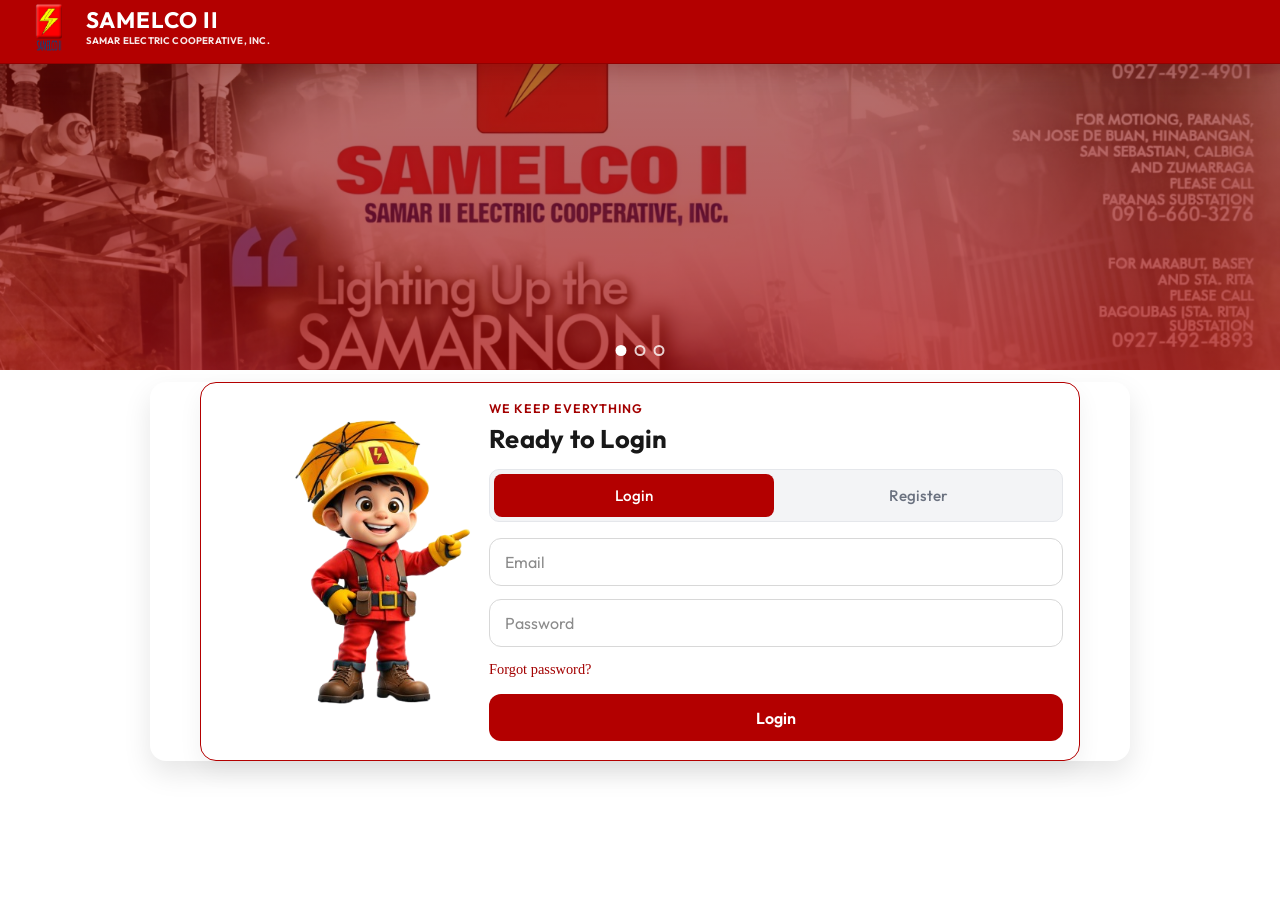
==== commit 3a90d209: "Prepare SAMELCO for GitHub push and Vercel deploy" ====
--- a/html/index.html
+++ b/html/index.html
@@ -1,4 +1,4 @@
-﻿﻿﻿﻿﻿<!DOCTYPE html>
+﻿<!DOCTYPE html>
 <html lang="en">
 <head>
   <meta charset="UTF-8">
--- a/css/styles.css
+++ b/css/styles.css
@@ -28,8 +28,13 @@
   scroll-behavior: smooth;
 }
 
+body {
+  background: #ffffff;
+}
+
 /* Single background image */
 .bg-image {
+  display: none;
   position: fixed;
   inset: 0;
   z-index: -2;
@@ -49,6 +54,7 @@
 
 /* ---- Background effects ---- */
 .noise {
+  display: none;
   position: fixed;
   inset: 0;
   background-image: url("../assets/images/bg.jpg");
@@ -58,6 +64,7 @@
 
 /* Background coasters */
 .bg-coaster {
+  display: none;
   position: fixed;
   border-radius: 50%;
   pointer-events: none;
@@ -100,6 +107,7 @@
 }
 
 .orb {
+  display: none;
   position: fixed;
   border-radius: 50%;
   filter: blur(80px);
@@ -331,7 +339,6 @@
   width: 100%;
   padding: 60px 0 0 0;
   background: #ffffff;
-  backdrop-filter: none;
   min-height: 100vh;
 }
 
@@ -350,7 +357,7 @@
 .map-title {
   font-family: var(--font-display);
   font-size: clamp(2rem, 4vw, 2.80rem);
-  font-weight: 100;
+  font-weight: 800;
   color: #8f0000;
   margin-bottom: 0.5rem;
 }
@@ -358,11 +365,7 @@
 .map-subtitle {
   font-size: 1.05rem;
   color: #110f0f;
-}
-
-.page-dashboard .bg-image,
-.page-dashboard .noise {
-  display: none;
+  font-weight: 600;
 }
 
 .map-wrapper {
@@ -507,8 +510,8 @@
 }
 
 .barangay-item-sidebar.barangay-pending {
-  color: #9a3412;
-  font-weight: 600;
+  color: #f97316;
+  font-weight: 700;
 }
 
 .barangay-item-sidebar .restore-one-btn {
@@ -621,8 +624,7 @@
   z-index: 2;
   width: 100%;
   padding: 60px 0;
-  background: linear-gradient(135deg, rgba(255, 255, 255, 0.904) 0%, rgba(255, 250, 250, 0.829) 100%);
-  backdrop-filter: blur(20px);
+  background: #ffffff;
   min-height: 100vh;
 }
 
@@ -662,238 +664,28 @@
   z-index: 2;
   width: 100%;
   padding: 60px 0;
-  background: linear-gradient(135deg, rgba(255, 255, 255, 0.94) 0%, rgba(255, 250, 250, 0.85) 100%);
-  backdrop-filter: blur(20px);
+  background: #ffffff;
 }
 .about-container {
-  max-width: 800px;
+  max-width: 1280px;
   margin: 0 auto;
-  padding: 0 1rem;
+  padding: 0 2rem;
   text-align: center;
 }
 
-.about-banner {
-  display: flex;
-  justify-content: space-between;
-  align-items: center;
-  gap: 1rem;
-  background: linear-gradient(180deg, #8f0000 0%, #6f0000 100%);
-  color: #fff;
-  border-radius: var(--radius);
-  padding: 0.85rem 1rem;
-  box-shadow: 0 10px 24px rgba(0,0,0,0.12);
-  margin-top: 1rem;
-  margin-bottom: 1rem;
-}
-.about-banner-title {
-  font-family: var(--font-display);
-  font-weight: 700;
-}
-.about-banner-sub {
-  font-size: 0.95rem;
-  opacity: 0.95;
-}
-.about-banner-actions {
-  display: flex;
-  gap: 0.5rem;
-}
-.page-about #logout-btn.nav-btn-cta {
-  background: linear-gradient(180deg, #b30000 0%, #8f0000 100%);
-  border-color: #b30000;
-  color: #ffffff;
-  box-shadow: 0 2px 12px rgba(0,0,0,0.25);
-}
-.page-about #logout-btn.nav-btn-cta:hover {
-  background: linear-gradient(180deg, #c00000 0%, #9a0000 100%);
-  box-shadow: 0 4px 16px rgba(179,0,0,0.35);
-}
-.page-records #logout-btn.nav-btn-cta {
-  background: linear-gradient(180deg, #b30000 0%, #8f0000 100%);
-  border-color: #b30000;
-  color: #ffffff;
-  box-shadow: 0 2px 12px rgba(0,0,0,0.25);
-}
-.page-records #logout-btn.nav-btn-cta:hover {
-  background: linear-gradient(180deg, #c00000 0%, #9a0000 100%);
-  box-shadow: 0 4px 16px rgba(179,0,0,0.35);
-}
-.page-analytics #logout-btn.nav-btn-cta {
-  background: linear-gradient(180deg, #b30000 0%, #8f0000 100%);
-  border-color: #b30000;
-  color: #ffffff;
-  box-shadow: 0 2px 12px rgba(0,0,0,0.25);
-}
-.page-analytics #logout-btn.nav-btn-cta:hover {
-  background: linear-gradient(180deg, #c00000 0%, #9a0000 100%);
-  box-shadow: 0 4px 16px rgba(179,0,0,0.35);
-}
-.about-grid {
-  display: grid;
-  grid-template-columns: 1fr 1fr;
-  gap: 1rem;
-  text-align: left;
-  margin-top: 0.5rem;
-}
-.about-card {
-  background: #fff;
-  border: 1px solid rgba(17, 24, 39, 0.12);
-  border-radius: var(--radius);
-  padding: 1rem;
-  box-shadow: 0 12px 24px rgba(0,0,0,0.08);
-}
-.about-card h3 {
-  font-family: var(--font-display);
-  margin: 0 0 0.5rem 0;
-}
-.about-stats-row {
-  display: flex;
-  flex-wrap: wrap;
-  gap: 0.75rem;
-  align-items: center;
-  margin: 1rem 0 1.25rem;
-}
-.about-stat-pill {
-  display: inline-flex;
-  align-items: center;
-  gap: 0.5rem;
-  background: #fff;
-  border: 1px solid rgba(17, 24, 39, 0.12);
-  border-radius: var(--radius-sm);
-  padding: 0.6rem 0.8rem;
-  box-shadow: 0 10px 24px rgba(0,0,0,0.08);
-  font-weight: 600;
-}
-.about-stat-pill strong {
-  display: inline-block;
-  min-width: 40px;
-  text-align: center;
-  color: #8f0000;
-}
-
-@media (max-width: 900px) {
-  .about-grid {
-    grid-template-columns: 1fr;
-  }
-}
 /* ---- Contact page layout ---- */
 .contact-section {
   position: relative;
   z-index: 2;
   width: 100%;
   padding: 60px 0;
-  background: linear-gradient(135deg, rgba(143, 0, 0, 0.95) 0%, rgba(111, 0, 0, 0.92) 100%);
-  backdrop-filter: none;
+  background: #ffffff;
 }
 .contact-container {
-  max-width: 1200px;
+  max-width: 1280px;
   margin: 0 auto;
   padding: 0 1rem;
   text-align: center;
-}
-
-.contact-header {
-  display: flex;
-  justify-content: space-between;
-  align-items: center;
-  gap: 1rem;
-  margin-bottom: 1rem;
-}
-.contact-head-actions {
-  display: flex;
-  gap: 0.5rem;
-}
-.contact-grid {
-  display: grid;
-  grid-template-columns: 1.2fr 2fr 1.4fr;
-  gap: 1rem;
-  align-items: start;
-  text-align: left;
-}
-.assist-card {
-  background: linear-gradient(180deg, #8f0000 0%, #6f0000 100%);
-  color: #fff;
-  border-radius: var(--radius);
-  padding: 1rem;
-  box-shadow: 0 10px 24px rgba(0, 0, 0, 0.12);
-}
-.assist-title {
-  font-family: var(--font-display);
-  font-size: 1.1rem;
-  font-weight: 700;
-  margin-bottom: 0.75rem;
-}
-.assist-list {
-  list-style: none;
-  margin: 0;
-  padding: 0;
-  display: grid;
-  gap: 0.65rem;
-}
-.assist-item {
-  background: rgba(255,255,255,0.12);
-  border: 1px solid rgba(255,255,255,0.25);
-  border-radius: var(--radius-sm);
-  padding: 0.75rem;
-}
-.assist-label {
-  font-size: 0.85rem;
-  opacity: 0.9;
-}
-.assist-value {
-  font-weight: 600;
-  margin: 0.25rem 0 0.5rem;
-}
-.assist-actions {
-  display: flex;
-  gap: 0.4rem;
-}
-.map-card {
-  background: #fff;
-  border: 1px solid rgba(17, 24, 39, 0.12);
-  border-radius: var(--radius);
-  padding: 0.75rem;
-}
-.map-card-head {
-  display: flex;
-  justify-content: space-between;
-  align-items: baseline;
-  margin-bottom: 0.5rem;
-}
-.map-card-title {
-  font-weight: 700;
-  color: #111827;
-}
-.map-card-sub {
-  color: #6b7280;
-}
-.map-embed iframe {
-  border-radius: var(--radius-sm);
-  height: 520px;
-}
-.map-open {
-  display: inline-block;
-  margin-top: 0.5rem;
-  font-weight: 600;
-  color: #1a1512;
-}
-.message-card {
-  border: 1px solid rgba(17, 24, 39, 0.12);
-}
-.message-title {
-  font-family: var(--font-display);
-  font-size: 1.1rem;
-  font-weight: 700;
-  margin-bottom: 0.5rem;
-}
-.contact-actions {
-  display: flex;
-  gap: 0.5rem;
-}
-
-@media (max-width: 1024px) {
-  .contact-grid {
-    grid-template-columns: 1fr;
-  }
 }
 
 .system-flow {
@@ -1092,7 +884,7 @@
   position: relative;
   z-index: 2;
   padding: 4rem 2rem;
-  background: linear-gradient(135deg, rgba(255, 255, 255, 0.92) 0%, rgb(255, 255, 255) 100%);
+  background: #ffffff;
 }
 
 .municipalities-container {
@@ -1235,11 +1027,9 @@
   left: 0;
   right: 0;
   z-index: 10;
-  background: linear-gradient(180deg, rgba(255, 255, 255, 0.55) 0%, rgba(255, 255, 255, 0.35) 100%);
-  border-bottom: 1px solid rgba(255, 255, 255, 0.35);
-  box-shadow: 0 8px 32px rgba(0, 0, 0, 0.15);
-  backdrop-filter: saturate(160%) blur(12px);
-  -webkit-backdrop-filter: saturate(160%) blur(12px);
+  background: #ffffff;
+  border-bottom: 1px solid rgba(0, 0, 0, 0.05);
+  box-shadow: 0 4px 12px rgba(0, 0, 0, 0.05);
 }
 
 .nav-inner {
@@ -1373,37 +1163,38 @@
 /* Notifications bell */
 .notif-wrap { position: relative; }
 .notif-btn {
-  display: flex;
+  display: inline-flex;
   align-items: center;
   justify-content: center;
-  width: 40px;
-  height: 40px;
+  width: 42px;
+  height: 42px;
   padding: 0;
-  background: rgba(255, 255, 255, 0.45);
-  border: 1px solid rgba(255, 255, 255, 0.4);
-  border-radius: 10px;
+  background: #ffffff;
+  border: 1px solid rgba(0, 0, 0, 0.06);
+  border-radius: 12px;
   cursor: pointer;
-  transition: all 0.2s ease;
-  box-shadow: 0 4px 12px rgba(0, 0, 0, 0.1);
+  transition: box-shadow 0.2s ease, transform 0.15s ease, background 0.2s ease;
+  box-shadow: 0 6px 18px rgba(0, 0, 0, 0.12);
   position: relative;
 }
-.notif-btn:hover { background: rgba(255, 255, 255, 0.65); transform: scale(1.03); }
-.notif-icon { font-size: 1.2rem; line-height: 1; color: #6b0f0f; }
+.notif-btn:hover { background: #ffffff; transform: translateY(-1px); box-shadow: 0 10px 24px rgba(0,0,0,0.16); }
+.notif-icon { font-size: 1.25rem; line-height: 1; color: #b30000; }
 .notif-badge {
   position: absolute;
-  top: -4px;
-  right: -4px;
-  min-width: 18px;
-  height: 18px;
-  padding: 0 4px;
-  border-radius: 9px;
+  top: -6px;
+  right: -6px;
+  min-width: 20px;
+  height: 20px;
+  padding: 0 5px;
+  border-radius: 10px;
   background: #dc2626;
   color: #fff;
-  font-size: 0.7rem;
+  font-size: 0.75rem;
   display: inline-flex;
   align-items: center;
   justify-content: center;
   border: 2px solid #fff;
+  box-shadow: 0 2px 8px rgba(220, 38, 38, 0.35);
 }
 .notif-dropdown {
   display: none;
@@ -1423,6 +1214,9 @@
 }
 .notif-dropdown.is-open { display: block; }
 .notif-header {
+  display: flex;
+  align-items: center;
+  justify-content: space-between;
   padding: 1rem 1.1rem;
   color: #1a1512;
   border-bottom: 1px solid rgba(0,0,0,0.06);
@@ -1433,6 +1227,16 @@
 .notif-head-icon { font-size: 1.25rem; filter: drop-shadow(0 2px 6px rgba(255,208,0,0.35)); animation: bellGlow 2.5s ease-in-out infinite; }
 .notif-head-title { font-weight: 800; line-height: 1; letter-spacing: 0.02em; }
 .notif-head-sub { font-size: 0.8rem; color: #6b7280; margin-top: 2px; }
+.notif-clear-all {
+  background: #f3f4f6;
+  color: #374151;
+  border: 1px solid #e5e7eb;
+  border-radius: 999px;
+  padding: 0.3rem 0.7rem;
+  font-size: 0.78rem;
+  cursor: pointer;
+}
+.notif-clear-all:hover { background: #e5e7eb; }
 .notif-list { display: flex; flex-direction: column; background: #fff; }
 .notif-empty { padding: 1.25rem; color: #666; font-size: 0.9rem; text-align: center; }
 .notif-empty .empty-icon {
@@ -1486,6 +1290,17 @@
   cursor: pointer;
 }
 .notif-view-btn:hover { background: #2a231f; }
+.notif-dismiss-btn {
+  background: #f3f4f6;
+  color: #374151;
+  border: 1px solid #e5e7eb;
+  border-radius: 999px;
+  padding: 0.25rem 0.6rem;
+  font-size: 0.8rem;
+  cursor: pointer;
+  margin-left: 0.35rem;
+}
+.notif-dismiss-btn:hover { background: #e5e7eb; }
 .notif-dot { width:8px; height:8px; border-radius:50%; display:inline-block; }
 .notif-issue-pill {
   display: inline-block;
@@ -1722,6 +1537,7 @@
   gap: 1rem;
   flex-grow: 1;
   justify-content: flex-end;
+  flex-wrap: wrap;
 }
 
 .search-box {
@@ -1753,6 +1569,7 @@
   display: flex;
   align-items: center;
   gap: 0.75rem;
+  flex-wrap: wrap;
 }
 
 .date-input {
@@ -1895,6 +1712,18 @@
   border: 1px solid #d1fae5 !important;
 }
 
+.page-records .col-restored.status-pending,
+.page-records .col-restored.status-restored {
+  background: transparent !important;
+  border: none !important;
+  padding: 0 !important;
+  border-radius: 0 !important;
+}
+
+.page-records .col-restored.status-new {
+  border: none !important;
+}
+
 .col-restored.status-new {
   color: #dc2626 !important;
   background: #fee2e2 !important;
@@ -1959,16 +1788,47 @@
     flex-direction: column;
     align-items: stretch;
     padding: 1.5rem;
+    gap: 1rem;
   }
   
   .records-table-actions {
-    flex-direction: column;
+    flex-direction: row;
+    flex-wrap: wrap;
     gap: 1rem;
+    width: 100%;
   }
   
-  .search-box, .filter-group, .records-export-btn {
+  .search-box {
+    flex: 1 1 250px;
     max-width: none;
-    width: 100%;
+  }
+
+  .select-wrapper {
+    flex: 1 1 180px;
+  }
+  
+  .filter-group {
+    flex: 1 1 100%;
+    flex-wrap: wrap;
+    gap: 0.75rem;
+  }
+
+  .date-input, .records-status-filter {
+    flex: 1 1 140px;
+  }
+  
+  .records-action-buttons {
+    display: flex;
+    flex-wrap: wrap;
+    gap: 0.5rem;
+    flex: 1 1 100%;
+    margin-top: 0.5rem;
+  }
+  
+  .records-export-btn {
+    flex: 1 1 auto;
+    justify-content: center;
+    min-width: 140px;
   }
   
   .records-table-header {
@@ -1999,6 +1859,13 @@
     width: 100%;
     justify-self: stretch;
   }
+}
+
+/* Styles for the new action buttons container */
+.records-action-buttons {
+  display: flex;
+  gap: 0.5rem;
+  align-items: center;
 }
 
 .nav-dots-item {
@@ -2395,10 +2262,10 @@
   color: #ffd000;
 }
 
-/* CTA - golden yellow to match logo (on red nav) */
+/* CTA - red background with white text */
 .nav-btn-cta {
-  color: #1a1512;
-  background: linear-gradient(180deg, #ffd700 0%, #daa520 100%);
+  color: #ffffff;
+  background: #dc2626;
   border: none;
   border-radius: 14px;
   padding: 0.7rem 1.25rem;
@@ -2407,7 +2274,7 @@
 }
 
 .nav-btn-cta:hover {
-  background: linear-gradient(180deg, #ffdf20 0%, #e6b422 100%);
+  background: #b91c1c;
   transform: translateY(-1px);
   box-shadow: 0 4px 20px rgba(250, 248, 248, 0.3), 0 0 0 1px rgba(255, 255, 255, 0.25) inset;
 }
@@ -2897,16 +2764,38 @@
 }
 
 .nav-btn-cta {
-  background: var(--accent);
-  border-color: var(--accent);
-  color: #1a1512;
+  background: #dc2626;
+  border-color: #dc2626;
+  color: #ffffff;
 }
 
 .nav-btn-cta:hover {
-  background: #ffed4e;
-  box-shadow: 0 4px 16px rgba(255,208,0,0.4);
-}
-
+  background: #b91c1c;
+  box-shadow: 0 4px 16px rgba(220, 38, 38, 0.4);
+}
+
+.nav-links {
+  display: inline-flex;
+  align-items: center;
+  gap: 1.25rem;
+  margin: 0 1rem;
+}
+.nav-link {
+  font-family: var(--font);
+  font-size: 0.95rem;
+  font-weight: 500;
+  color: #374151;
+  text-decoration: none;
+}
+.nav-link:hover {
+  color: #7f1d1d;
+}
+.nav-link[aria-current="page"] {
+  color: #7f1d1d;
+  font-weight: 700;
+  text-decoration: underline;
+  text-underline-offset: 6px;
+}
 .nav-btn-report {
   display: inline-flex;
   align-items: center;
@@ -3037,10 +2926,6 @@
 body.page-contact .orb {
   display: none;
 }
-body.page-contact .nav {
-  background: linear-gradient(180deg, rgba(143, 0, 0, 0.90) 0%, rgba(111, 0, 0, 0.80) 100%);
-  border-bottom: none;
-}
 
 body.page-records .bg-image,
 body.page-records .noise,
@@ -3305,8 +3190,8 @@
   display: flex;
   flex-wrap: wrap;
   align-items: center;
-  justify-content: flex-start;
-  gap: 0.75rem;
+  justify-content: flex-end;
+  gap: 0.65rem;
   min-width: 0;
 }
 
@@ -3329,8 +3214,7 @@
 .page-records .records-status-filter,
 .page-records .date-input,
 .page-records .records-export-btn {
-  width: auto;
-  min-width: 170px;
+  width: 100%;
 }
 
 .page-records .records-quick-badges {
@@ -3857,6 +3741,112 @@
   line-height: 1.4;
 }
 
+.analytics-banner {
+  display: flex;
+  align-items: center;
+  justify-content: space-between;
+  gap: 1rem;
+  background: linear-gradient(135deg, #7f1d1d 0%, #991b1b 62%, #fa2015 120%);
+  color: #ffffff;
+  border-radius: 16px;
+  padding: 1rem 1.25rem;
+  box-shadow: 0 10px 26px rgba(139, 42, 42, 0.18);
+  border: 1px solid rgba(127, 29, 29, 0.18);
+  margin-bottom: 1.25rem;
+}
+
+.analytics-banner-text {
+  display: grid;
+  gap: 0.2rem;
+}
+
+.analytics-banner-label {
+  font-weight: 800;
+  letter-spacing: 0.08em;
+  text-transform: uppercase;
+  font-size: 0.8rem;
+  color: rgba(255, 255, 255, 0.9);
+}
+
+.analytics-banner-sub {
+  font-size: 0.95rem;
+  color: rgba(255, 255, 255, 0.92);
+}
+
+.analytics-banner-actions {
+  display: flex;
+  align-items: center;
+  gap: 0.6rem;
+  flex-wrap: wrap;
+}
+
+.analytics-stat-meta {
+  display: grid;
+  gap: 0.15rem;
+  line-height: 1.1;
+}
+
+.analytics-controls {
+  margin-bottom: 1.25rem;
+}
+
+.analytics-charts {
+  display: grid;
+  grid-template-columns: repeat(2, minmax(0, 1fr));
+  gap: 1rem;
+  margin-bottom: 1.25rem;
+  align-items: stretch;
+}
+
+.analytics-chart-card {
+  background: #fff;
+  border: 1px solid #e0e0e0;
+  border-radius: var(--radius);
+  padding: 1rem 1.25rem 1.25rem;
+  box-shadow: 0 4px 16px rgba(0, 0, 0, 0.06);
+}
+
+.analytics-chart-card canvas {
+  width: 100% !important;
+  height: auto !important;
+}
+
+.analytics-chart-wide {
+  grid-column: 1 / -1;
+}
+
+.analytics-split {
+  display: grid;
+  grid-template-columns: repeat(2, minmax(0, 1fr));
+  gap: 1rem;
+  margin-bottom: 1.25rem;
+}
+
+.analytics-split .analytics-card {
+  max-width: none;
+  min-width: 0;
+}
+
+.analytics-bottom {
+  display: grid;
+  grid-template-columns: minmax(0, 1.05fr) minmax(0, 1.55fr);
+  gap: 1rem;
+  align-items: start;
+}
+
+@media (max-width: 980px) {
+  .analytics-bottom {
+    grid-template-columns: 1fr;
+  }
+}
+
+@media (max-width: 860px) {
+  .analytics-charts,
+  .analytics-split {
+    grid-template-columns: 1fr;
+  }
+}
+
 .analytics-chart-placeholder {
   height: 180px;
   display: flex;
@@ -3952,6 +3942,11 @@
   font-size: 0.95rem;
   color: #1a1512;
   border-top: 1px solid #eee;
+}
+
+.page-analytics .analytics-table-header,
+.page-analytics .analytics-table-row {
+  grid-template-columns: 1fr 90px 90px 90px 90px;
 }
 
 .analytics-status {
@@ -4026,6 +4021,70 @@
   color: #1a1512;
 }
 
+.urgent-report-modal {
+  z-index: 1200;
+}
+
+.urgent-report-modal-content {
+  max-width: 640px;
+  border: 1px solid rgba(185, 28, 28, 0.28);
+  background:
+    radial-gradient(circle at top right, rgba(252, 211, 77, 0.28), transparent 34%),
+    linear-gradient(180deg, rgba(255, 251, 235, 0.98) 0%, rgba(254, 242, 242, 0.98) 100%);
+}
+
+.urgent-report-kicker {
+  display: inline-flex;
+  align-items: center;
+  gap: 0.45rem;
+  margin-bottom: 0.8rem;
+  padding: 0.35rem 0.7rem;
+  border-radius: 999px;
+  background: rgba(185, 28, 28, 0.1);
+  color: #991b1b;
+  font-size: 0.82rem;
+  font-weight: 800;
+  letter-spacing: 0.08em;
+  text-transform: uppercase;
+}
+
+.urgent-report-kicker::before {
+  content: '';
+  width: 0.55rem;
+  height: 0.55rem;
+  border-radius: 999px;
+  background: #dc2626;
+  box-shadow: 0 0 0 6px rgba(220, 38, 38, 0.12);
+}
+
+.urgent-report-subtitle {
+  margin-top: -0.5rem;
+  margin-bottom: 1.25rem;
+  color: #5b4335;
+  font-size: 0.98rem;
+}
+
+.urgent-report-list {
+  margin-bottom: 1.5rem;
+}
+
+.urgent-report-actions {
+  display: flex;
+  gap: 0.75rem;
+  justify-content: flex-end;
+  flex-wrap: wrap;
+}
+
+@media (max-width: 640px) {
+  .urgent-report-actions {
+    justify-content: stretch;
+  }
+
+  .urgent-report-actions > * {
+    width: 100%;
+  }
+}
+
 .info-list {
   list-style: none;
   padding: 0;
@@ -4064,6 +4123,382 @@
 
 body.page-login .bg-image {
   background: #ffffff;
+}
+
+.page-contact .contact-title {
+  font-family: var(--font-display);
+  font-size: clamp(2rem, 4vw, 2.6rem);
+  font-weight: 600;
+  color: #0e0d0d;
+  text-align: center;
+  margin: 1.5rem 0 0.5rem 0;
+}
+
+.page-contact .contact-subtitle {
+  font-size: 1.05rem;
+  color: #110f0f;
+  text-align: center;
+  margin-bottom: 0.9rem;
+}
+
+.page-contact .contact-banner {
+  display: flex;
+  align-items: center;
+  justify-content: space-between;
+  gap: 1rem;
+  background: linear-gradient(135deg, #7f1d1d 0%, #991b1b 100%);
+  color: #ffffff;
+  border-radius: 16px;
+  padding: 0.9rem 1rem;
+  box-shadow: 0 6px 18px rgba(139, 42, 42, 0.25);
+}
+
+.page-contact .contact-banner-text {
+  display: grid;
+  gap: 0.2rem;
+}
+
+.page-contact .contact-banner-label {
+  font-weight: 800;
+  letter-spacing: 0.03em;
+}
+
+.page-contact .contact-banner-sub {
+  opacity: 0.9;
+  font-size: 0.95rem;
+}
+
+.page-contact .contact-banner-actions {
+  display: flex;
+  align-items: center;
+  gap: 0.5rem;
+}
+
+.page-contact .contact-grid {
+  display: grid;
+  grid-template-columns: minmax(300px, 360px) 1fr minmax(340px, 460px);
+  gap: 1rem;
+  margin-top: 1rem;
+}
+
+.page-contact .contact-card {
+  background: #ffffff;
+  border: 1px solid #e0e0e0;
+  border-radius: 16px;
+  padding: 0.9rem 1rem;
+  box-shadow: 0 4px 16px rgba(0,0,0,0.06);
+}
+
+.page-contact .contact-info-list {
+  list-style: none;
+  padding: 0;
+  margin: 0;
+  display: grid;
+  gap: 0.75rem;
+}
+
+.page-contact .contact-info-item {
+  display: flex;
+  align-items: center;
+  justify-content: space-between;
+  gap: 0.75rem;
+}
+
+.page-contact .contact-info-main {
+  display: flex;
+  align-items: center;
+  gap: 0.6rem;
+}
+
+.page-contact .contact-info-icon {
+  width: 28px;
+  height: 28px;
+  border-radius: 999px;
+  background: #dc2626;
+  color: #fff;
+  display: inline-flex;
+  align-items: center;
+  justify-content: center;
+  font-size: 0.8rem;
+}
+
+.page-contact .contact-info-title {
+  font-size: 0.85rem;
+  color: #555;
+}
+
+.page-contact .contact-info-value {
+  display: block;
+  font-weight: 700;
+  color: #1a1512;
+}
+
+.page-contact .contact-info-actions {
+  display: flex;
+  align-items: center;
+  gap: 0.5rem;
+}
+
+.page-contact .contact-action {
+  padding: 0.45rem 0.8rem;
+  font-family: var(--font);
+  font-size: 0.85rem;
+  font-weight: 700;
+  color: #1a1512;
+  background: rgba(255, 255, 255, 0.9);
+  border: 1px solid rgba(255, 255, 255, 0.4);
+  border-radius: 10px;
+  cursor: pointer;
+  transition: all 0.25s ease;
+  text-decoration: none;
+}
+
+.page-contact .contact-action:hover {
+  background: #fff;
+  transform: translateY(-1px);
+  box-shadow: 0 4px 12px rgba(0,0,0,0.12);
+}
+
+.page-contact .contact-map-header {
+  display: flex;
+  align-items: baseline;
+  justify-content: space-between;
+  margin-bottom: 0.5rem;
+}
+
+.page-contact .contact-map-title {
+  font-weight: 700;
+  color: #8b2a2a;
+}
+
+.page-contact .contact-map-sub {
+  color: #555;
+  font-size: 0.9rem;
+}
+
+.page-contact .contact-map-embed {
+  width: 100%;
+  aspect-ratio: 16/9;
+  border-radius: 12px;
+  overflow: hidden;
+  background: #f8f8f8;
+}
+
+.page-contact .contact-map-embed iframe {
+  width: 100%;
+  height: 100%;
+  border: 0;
+}
+
+.page-contact .contact-map-actions {
+  margin-top: 0.5rem;
+}
+
+.page-contact .contact-form-title {
+  font-family: var(--font);
+  font-size: 1rem;
+  font-weight: 700;
+  color: #1a1512;
+  margin: 0 0 0.6rem 0;
+}
+
+.page-contact .contact-form-grid {
+  display: grid;
+  grid-template-columns: 1fr 1fr;
+  gap: 0.6rem;
+}
+
+.page-contact .contact-form-grid input,
+.page-contact .contact-form-grid textarea {
+  width: 100%;
+  padding: 0.7rem 0.9rem;
+  font-family: var(--font);
+  font-size: 0.95rem;
+  border: 1px solid #e0e0e0;
+  border-radius: 10px;
+}
+
+.page-contact #msg-email {
+  grid-column: 1 / -1;
+}
+.page-contact #msg-body {
+  grid-column: 1 / -1;
+  min-height: 140px;
+}
+
+.page-contact .contact-form-actions {
+  margin-top: 0.75rem;
+  display: flex;
+  gap: 0.6rem;
+}
+
+.page-contact #send-email-btn.btn-primary {
+  background: #dc2626;
+  color: #ffffff;
+  box-shadow: 0 4px 20px rgba(220, 38, 38, 0.35);
+}
+
+.page-contact #send-email-btn.btn-primary:hover {
+  background: #b91c1c;
+  box-shadow: 0 6px 28px rgba(220, 38, 38, 0.45);
+}
+
+@media (max-width: 1024px) {
+  .page-contact .contact-grid {
+    grid-template-columns: 1fr;
+  }
+}
+
+.page-about .about-title {
+  font-family: var(--font-display);
+  font-size: clamp(2rem, 4vw, 2.6rem);
+  font-weight: 600;
+  color: #0e0d0d;
+  text-align: center;
+  margin: 1.5rem 0 1rem 0;
+}
+
+.page-about .about-banner {
+  display: flex;
+  align-items: center;
+  justify-content: space-between;
+  gap: 1rem;
+  background: linear-gradient(135deg, #7f1d1d 0%, #991b1b 100%);
+  color: #ffffff;
+  border-radius: 16px;
+  padding: 0.9rem 1rem;
+  box-shadow: 0 6px 18px rgba(139, 42, 42, 0.25);
+}
+
+.page-about .about-banner-text {
+  display: grid;
+  gap: 0.25rem;
+}
+
+.page-about .about-banner-label {
+  font-weight: 800;
+  letter-spacing: 0.03em;
+}
+
+.page-about .about-banner-sub {
+  opacity: 0.9;
+  font-size: 0.95rem;
+}
+
+.page-about .about-banner-actions {
+  display: flex;
+  align-items: center;
+  gap: 0.5rem;
+}
+
+.page-about .about-grid-two {
+  display: grid;
+  grid-template-columns: 1fr 1fr;
+  gap: 1.25rem;
+  margin-top: 1rem;
+}
+
+.page-about .about-card {
+  background: #ffffff;
+  border: 1px solid #e0e0e0;
+  border-radius: 16px;
+  padding: 1.25rem 1.5rem;
+  box-shadow: 0 4px 16px rgba(0,0,0,0.06);
+}
+
+.page-about .about-card-title {
+  font-family: var(--font);
+  font-size: 1.1rem;
+  font-weight: 700;
+  color: #1a1512;
+  margin: 0 0 0.5rem 0;
+}
+
+.page-about .about-stats {
+  display: flex;
+  flex-wrap: wrap;
+  gap: 0.75rem;
+  justify-content: center;
+  margin: 1rem 0 1.5rem 0;
+}
+
+.page-about .about-stat-card {
+  background: #ffffff;
+  border: 1px solid #e0e0e0;
+  border-radius: 12px;
+  padding: 0.9rem 1.1rem;
+  min-width: 160px;
+  text-align: center;
+  box-shadow: 0 2px 12px rgba(0,0,0,0.06);
+}
+
+.page-about .about-stat-label {
+  display: block;
+  font-size: 0.85rem;
+  color: #555;
+}
+
+.page-about .about-stat-value {
+  display: block;
+  font-family: var(--font-display);
+  font-size: 1.8rem;
+  font-weight: 800;
+  color: #8b2a2a;
+}
+
+.page-about .about-how {
+  background: #ffffff;
+  border: 1px solid #e0e0e0;
+  border-radius: 16px;
+  padding: 1rem 1.25rem;
+  box-shadow: 0 4px 16px rgba(0,0,0,0.06);
+}
+
+.page-about .about-how-title {
+  font-family: var(--font);
+  font-size: 1.2rem;
+  font-weight: 700;
+  color: #1a1512;
+  margin: 0 0 0.6rem 0;
+}
+
+.page-about .about-how-list {
+  list-style: decimal inside;
+  padding: 0;
+  margin: 0.5rem auto 0;
+  max-width: 1080px;
+  color: #374151;
+  line-height: 1.75;
+  text-align: center;
+}
+
+.page-about .about-how-list li {
+  margin: 0.4rem 0;
+}
+
+.page-about .about-how-list li strong {
+  color: #231f20;
+  font-weight: 800;
+}
+
+.page-about .about-how-list a {
+  color: #7f1d1d;
+  text-decoration: underline;
+  font-weight: 700;
+}
+@media (max-width: 900px) {
+  .page-about .about-grid-two {
+    grid-template-columns: 1fr;
+  }
+  .page-about .about-banner {
+    flex-direction: column;
+    align-items: flex-start;
+  }
+  .page-about .about-banner-actions {
+    width: 100%;
+    justify-content: flex-start;
+    flex-wrap: wrap;
+  }
 }
 
 body.page-login .nav {
@@ -4442,8 +4877,8 @@
 }
 
 body.page-user-dashboard .nav-inner {
-  max-width: 1280px;
-  padding: 0.75rem 1.5rem;
+  max-width: 1400px;
+  padding: 0.65rem 1.1rem;
 }
 
 body.page-user-dashboard .nav-logo-title {
@@ -4502,6 +4937,9 @@
   line-height: 1.05;
   margin-bottom: 0.85rem;
 }
+body.page-user-dashboard .user-hero-copy h1 {
+  font-size: clamp(2.05rem, 3.6vw, 3.1rem);
+}
 
 .user-hero-subtitle {
   max-width: 44rem;
@@ -4567,6 +5005,52 @@
 
 .user-panel-form {
   padding: 1.5rem;
+}
+
+body.page-user-dashboard .user-dashboard-main {
+  max-width: 1400px;
+  padding: 6.25rem 1.1rem 2rem;
+}
+
+body.page-user-dashboard .user-hero {
+  grid-template-columns: minmax(0, 1.25fr) minmax(360px, 0.95fr);
+  gap: 0.85rem;
+  margin-bottom: 1.1rem;
+}
+
+body.page-user-dashboard .user-hero-copy,
+body.page-user-dashboard .user-stat-card,
+body.page-user-dashboard .user-panel {
+  border-radius: 18px;
+}
+
+body.page-user-dashboard .user-hero-copy {
+  padding: 1.35rem;
+}
+
+body.page-user-dashboard .user-hero-stats {
+  gap: 0.75rem;
+}
+
+body.page-user-dashboard .user-stat-card {
+  padding: 0.95rem 0.9rem;
+}
+
+body.page-user-dashboard .user-dashboard-grid {
+  grid-template-columns: minmax(0, 1.45fr) minmax(340px, 0.85fr);
+  gap: 0.85rem;
+}
+
+body.page-user-dashboard .user-dashboard-side {
+  gap: 0.85rem;
+}
+
+body.page-user-dashboard .user-panel {
+  padding: 1.1rem;
+}
+
+body.page-user-dashboard .user-panel-form {
+  padding: 1.15rem;
 }
 
 .user-panel-headline {
@@ -4820,6 +5304,99 @@
   border: 1px solid rgba(180, 83, 9, 0.12);
 }
 
+.user-onway-toast {
+  position: fixed;
+  right: 1.25rem;
+  bottom: 1.25rem;
+  z-index: 1200;
+  max-width: min(420px, calc(100vw - 2rem));
+}
+
+.user-onway-toast[hidden] {
+  display: none;
+}
+
+.user-onway-toast-card {
+  display: grid;
+  gap: 0.75rem;
+  padding: 1rem 1.05rem;
+  border-radius: 22px;
+  border: 1px solid rgba(37, 99, 235, 0.22);
+  background:
+    radial-gradient(circle at top right, rgba(96, 165, 250, 0.2), transparent 35%),
+    linear-gradient(180deg, rgba(255, 255, 255, 0.97) 0%, rgba(239, 246, 255, 0.96) 100%);
+  box-shadow: 0 22px 44px rgba(15, 23, 42, 0.16);
+  animation: userOnWayToastIn 0.25s ease-out;
+}
+
+.user-onway-toast-kicker {
+  display: inline-flex;
+  align-items: center;
+  gap: 0.45rem;
+  font-size: 0.78rem;
+  font-weight: 800;
+  letter-spacing: 0.08em;
+  text-transform: uppercase;
+  color: #1d4ed8;
+}
+
+.user-onway-toast-kicker::before {
+  content: '';
+  width: 0.55rem;
+  height: 0.55rem;
+  border-radius: 999px;
+  background: #2563eb;
+  box-shadow: 0 0 0 6px rgba(37, 99, 235, 0.12);
+}
+
+.user-onway-toast-message {
+  color: #0f172a;
+  font-size: 1rem;
+  line-height: 1.5;
+  font-weight: 600;
+}
+
+.user-onway-toast-close {
+  justify-self: end;
+  border: 0;
+  border-radius: 999px;
+  padding: 0.55rem 0.95rem;
+  background: #1d4ed8;
+  color: #ffffff;
+  font: inherit;
+  font-weight: 700;
+  cursor: pointer;
+}
+
+.user-onway-toast-close:hover {
+  background: #1e40af;
+}
+
+@keyframes userOnWayToastIn {
+  from {
+    opacity: 0;
+    transform: translateY(18px);
+  }
+  to {
+    opacity: 1;
+    transform: translateY(0);
+  }
+}
+
+@media (max-width: 640px) {
+  .user-onway-toast {
+    left: 1rem;
+    right: 1rem;
+    bottom: 1rem;
+    max-width: none;
+  }
+
+  .user-onway-toast-close {
+    width: 100%;
+    justify-self: stretch;
+  }
+}
+
 .latest-report-row span {
   color: #9a3412;
   font-size: 0.76rem;
